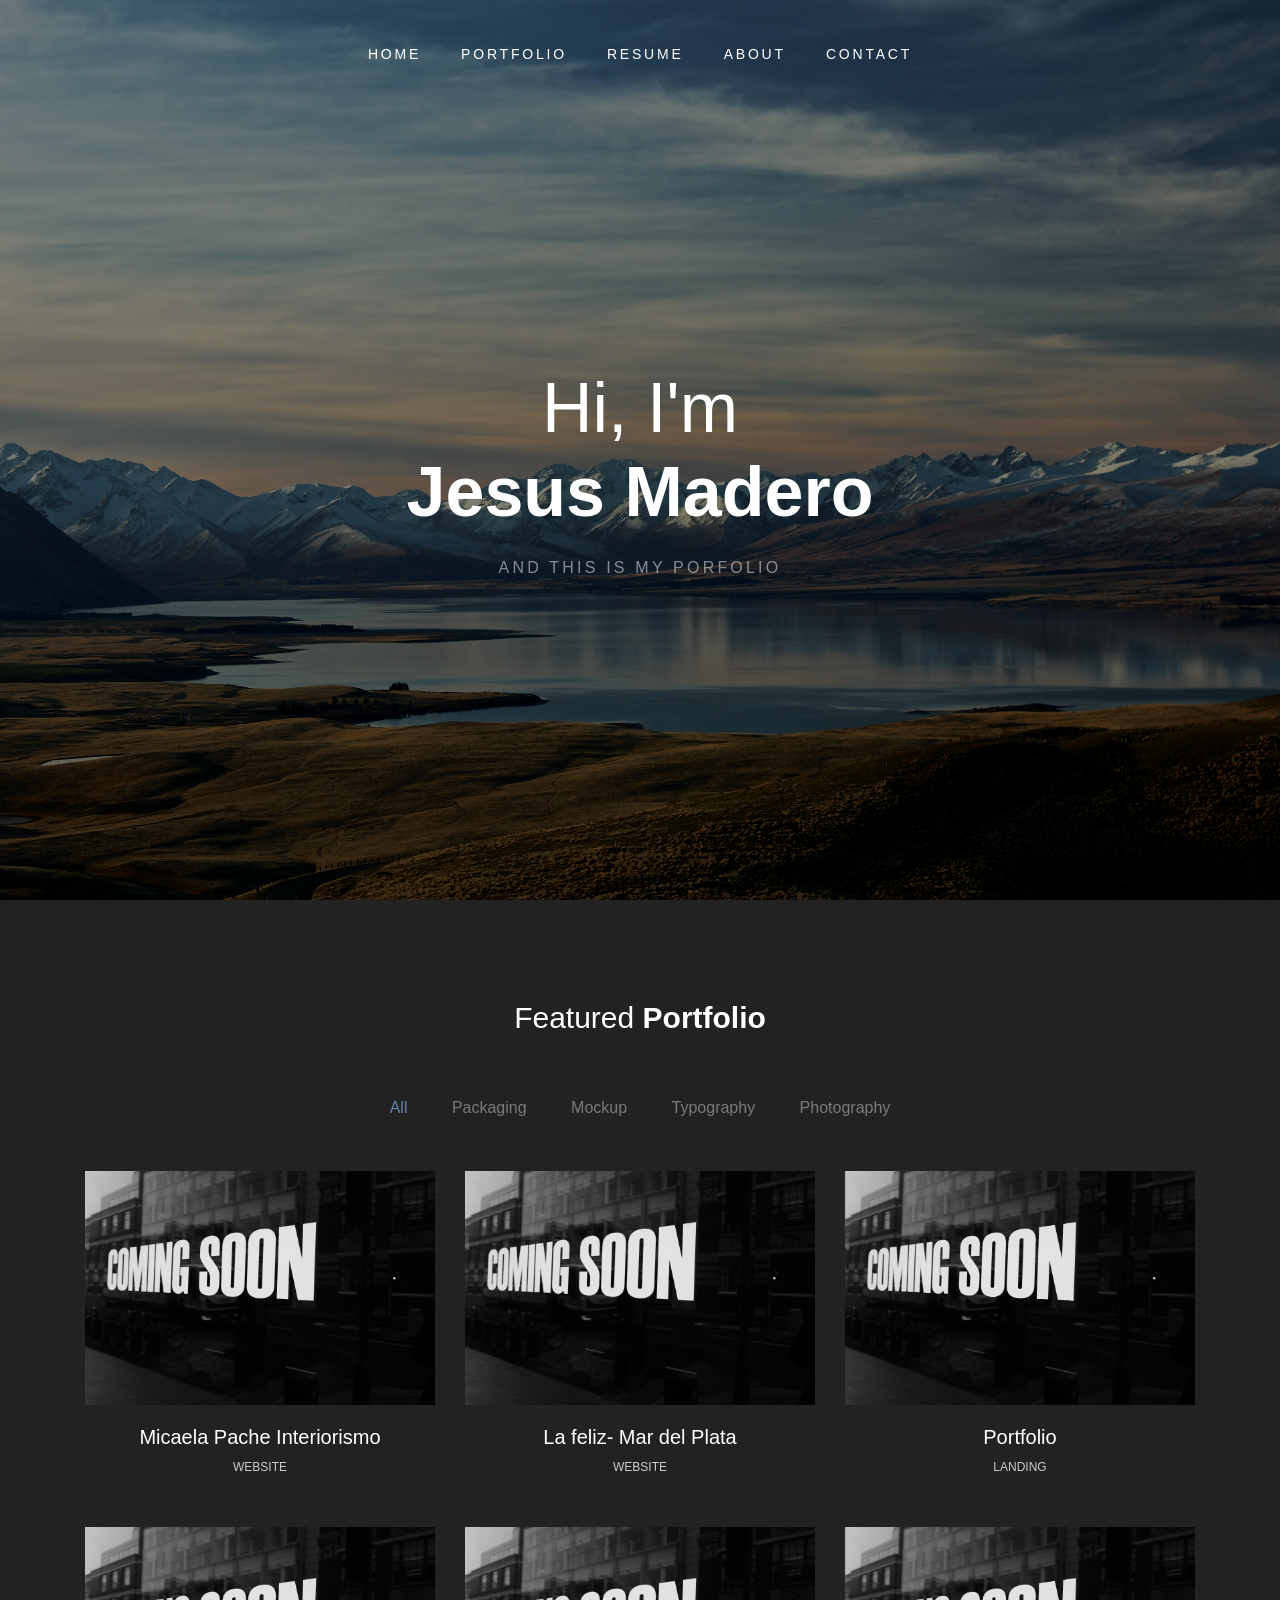
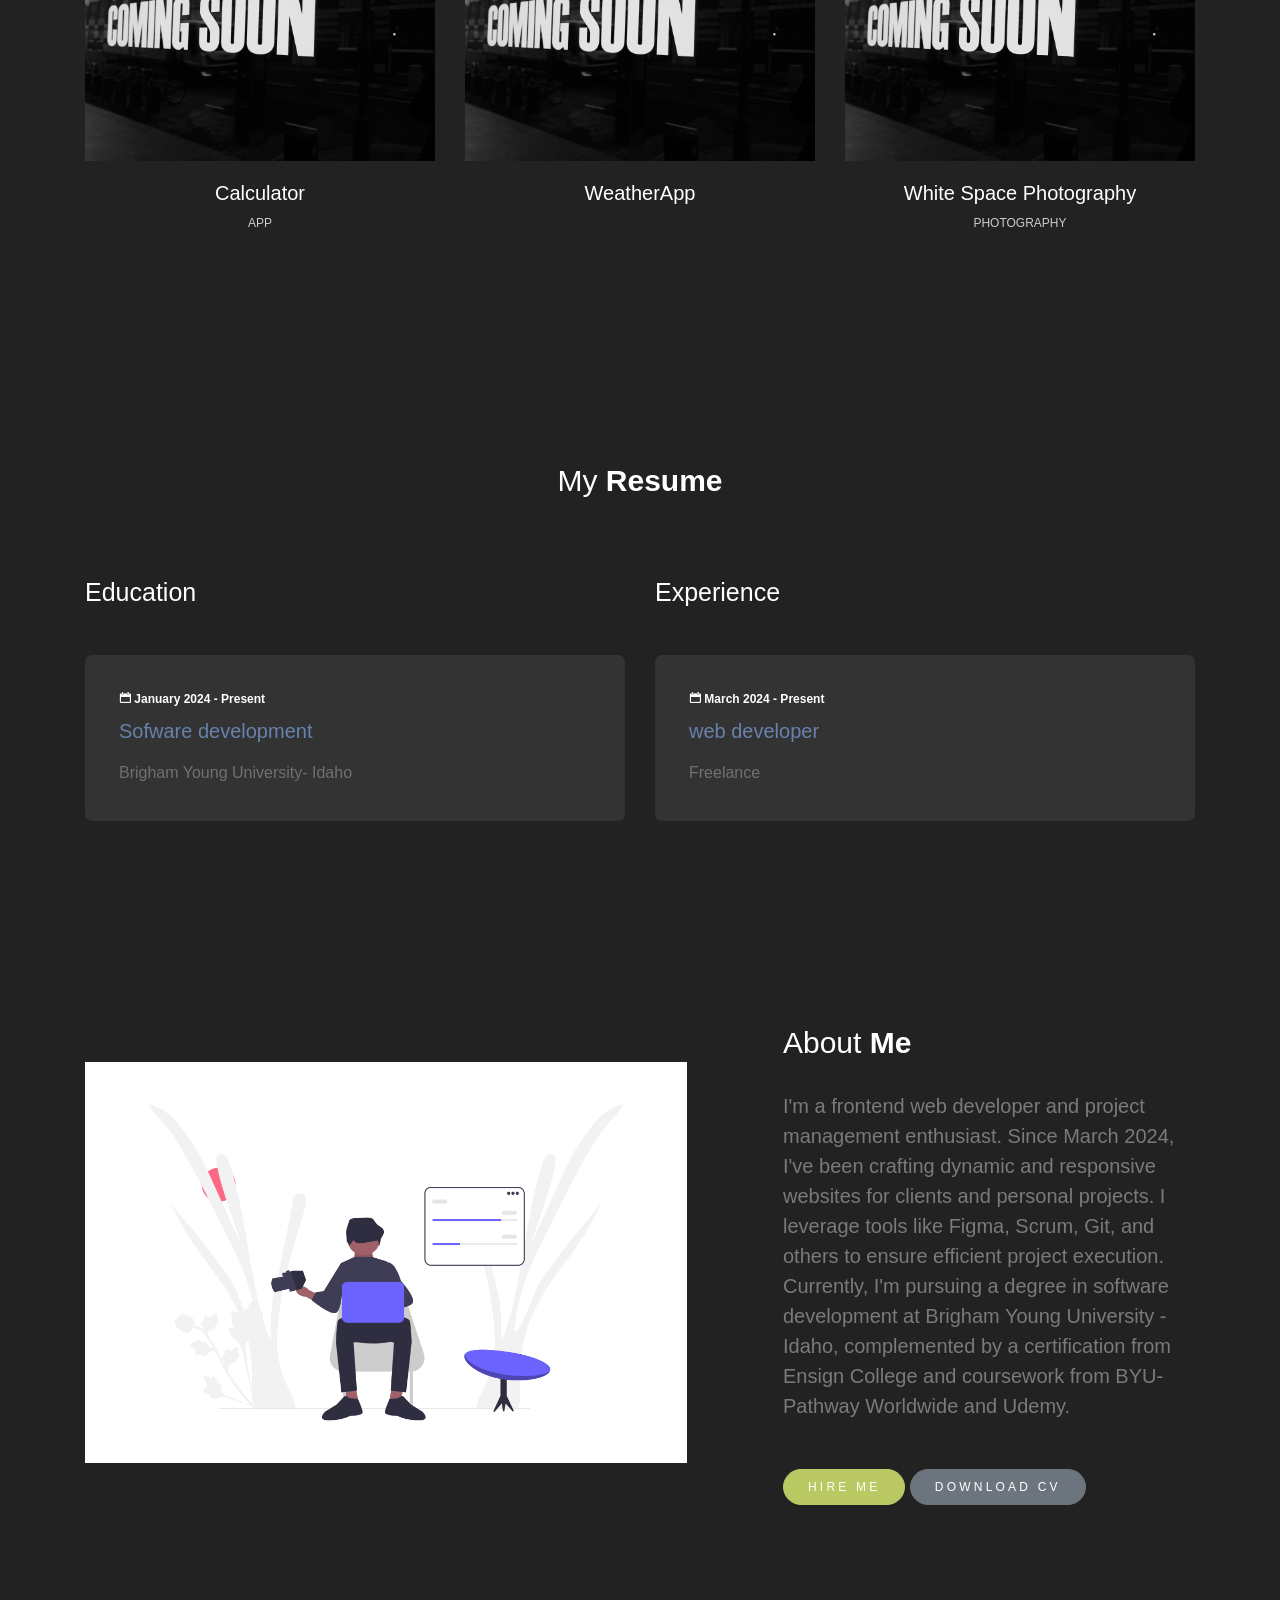
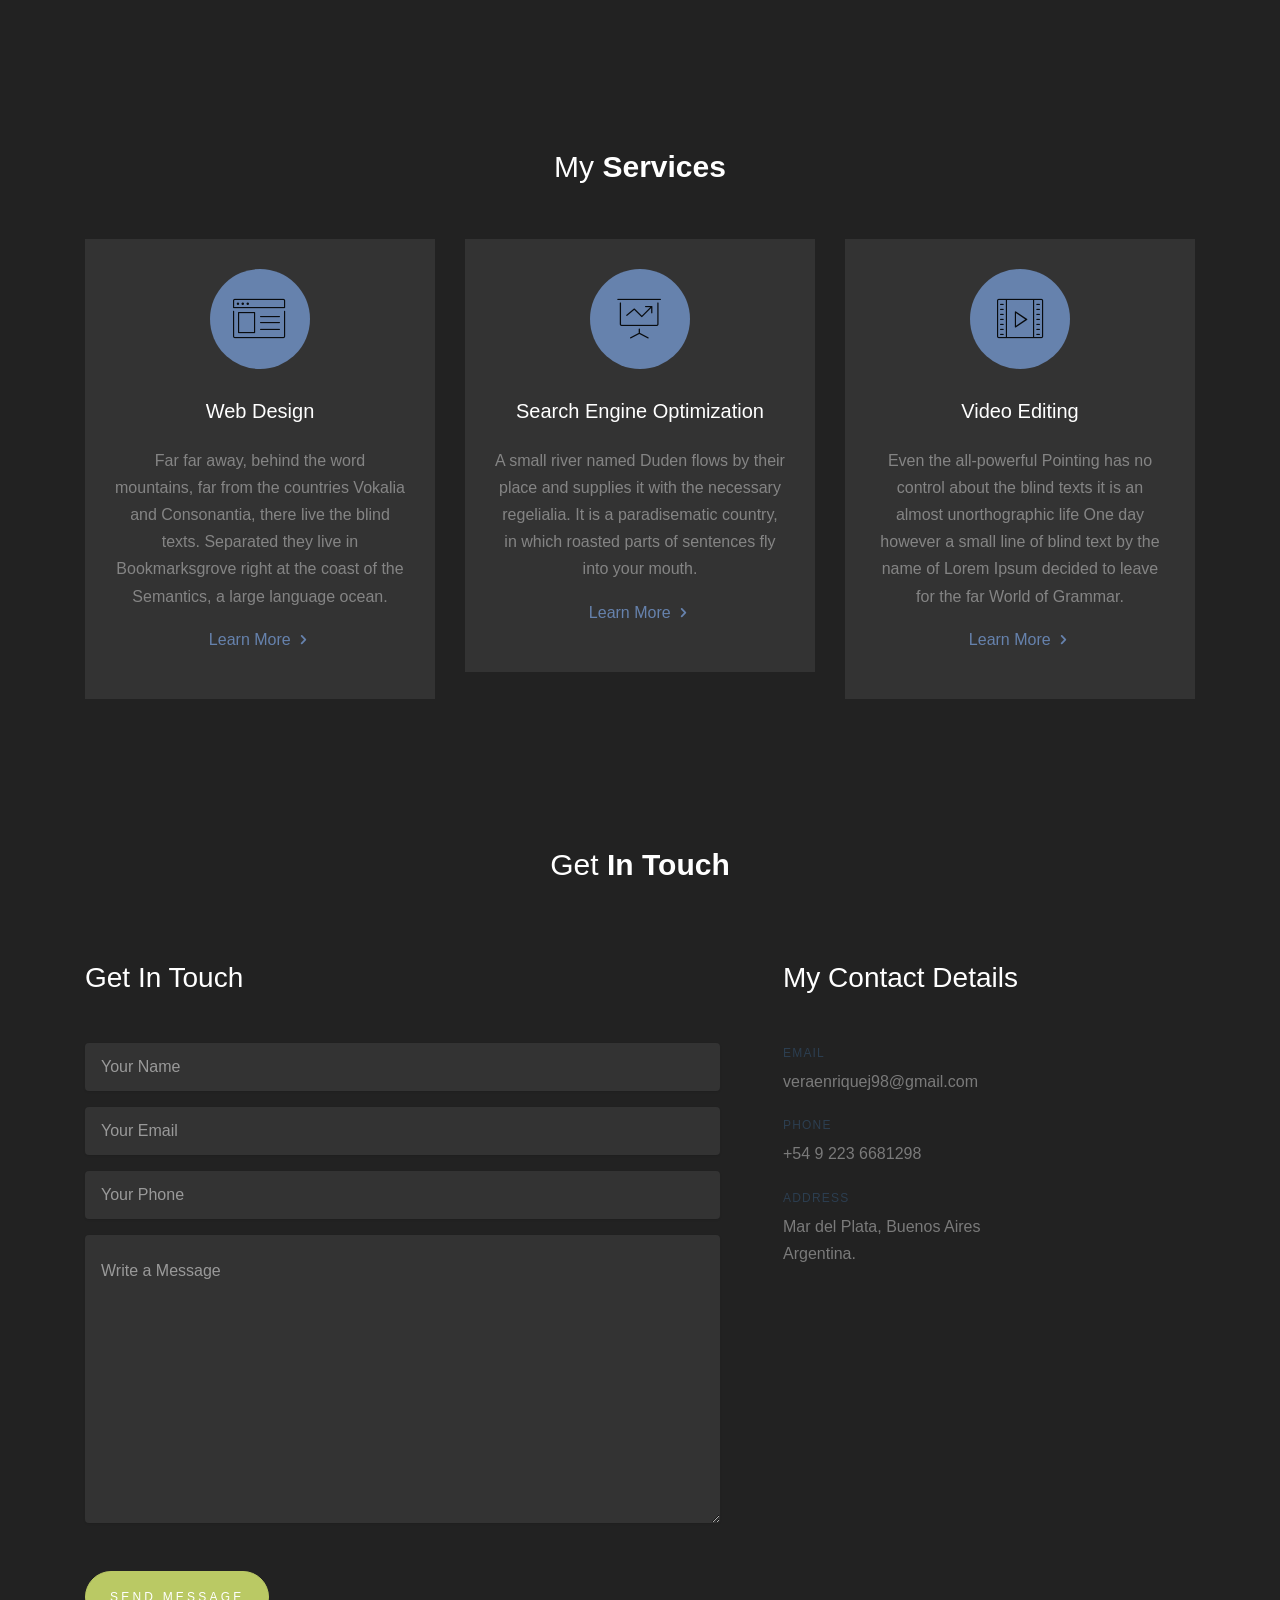
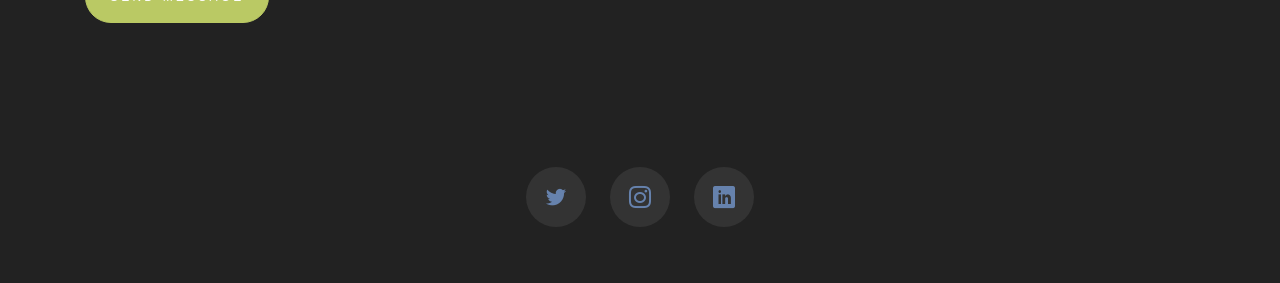
==== index.html @ ac897871 "commit fix" ====
<!DOCTYPE html>
<html lang="en">
<head>
	<title>Jesus Madero.Dev</title>
	<meta charset="utf-8">
	<meta name="viewport" content="width=device-width, initial-scale=1, shrink-to-fit=no">
	<link rel="stylesheet" href="css/animate.css">
	<link rel="stylesheet" href="css/flexslider.css">
	<link rel="stylesheet" href="fonts/icomoon/style.css">

	<link rel="stylesheet" href="css/bootstrap.css">
	<link rel="stylesheet" href="css/style.css">

	<link href="https://fonts.googleapis.com/css?family=Nunito+Sans:200,300,400,700" rel="stylesheet">


</head>
<body data-spy="scroll" data-target="#pb-navbar" data-offset="200">



	<nav class="navbar navbar-expand-lg site-navbar navbar-light bg-light" id="pb-navbar">

		<div class="container">
			<button class="navbar-toggler" type="button" data-toggle="collapse" data-target="#navbarsExample09" aria-controls="navbarsExample09" aria-expanded="false" aria-label="Toggle navigation">
				<span class="navbar-toggler-icon"></span>
			</button>


			<div class="collapse navbar-collapse justify-content-md-center" id="navbarsExample09">
				<ul class="navbar-nav">
					<li class="nav-item"><a class="nav-link" href="#section-home">Home</a></li>
					<li class="nav-item"><a class="nav-link" href="#section-portfolio">Portfolio</a></li>
					<li class="nav-item"><a class="nav-link" href="#section-resume">Resume</a></li>
					<li class="nav-item"><a class="nav-link" href="#section-about">About</a></li>
					<li class="nav-item"><a class="nav-link" href="#section-contact">Contact</a></li>
				</ul>
			</div>
		</div>
	</nav>




	<section class="site-hero" style="background-image: url(images/image_1.jpg);" id="section-home" data-stellar-background-ratio="0.5">
		<div class="container">
			<div class="row intro-text align-items-center justify-content-center">
				<div class="col-md-10 text-center pt-5">

					<h1 class="site-heading site-animate">Hi, I'm <strong class="d-block">Jesus Madero</strong></h1>
					<strong class="d-block text-white text-uppercase letter-spacing">and this is My Porfolio</strong>

				</div>
			</div>
		</div>
	</section> <!-- section -->






	<section class="site-section" id="section-portfolio">
		<div class="container">
			<div class="row">
				<div class="section-heading text-center col-md-12">
					<h2>Featured <strong>Portfolio</strong></h2>
				</div>
			</div>
			<div class="filters">
				<ul>
					<li class="active" data-filter="*">All</li>
					<li data-filter=".packaging">Packaging</li>
					<li data-filter=".mockup">Mockup</li>
					<li data-filter=".typography">Typography</li>
					<li data-filter=".photography">Photography</li>
				</ul>
			</div>

			<div class="filters-content">
				<div class="row grid">
					<div class="single-portfolio col-sm-4 all mockup">
						<div class="relative">
							<div class="thumb">
								<div class="overlay overlay-bg"></div>
								<img class="image img-fluid" src="images/coming.jpg" alt="">
							</div>
							<a href="images/coming.jpg" class="img-pop-up">  
								<div class="middle">
									<div class="text align-self-center d-flex"><img src="images/preview.png" alt=""></div>
								</div>
							</a>                                  
						</div>
						<div class="p-inner">
							<h4>Micaela Pache Interiorismo</h4>
							<div class="cat">Website</div>
						</div>                                         
					</div>
					<div class="single-portfolio col-sm-4 all mockup">
						<div class="relative">
							<div class="thumb">
								<div class="overlay overlay-bg"></div>
								<img class="image img-fluid" src="images/coming.jpg" alt="">
							</div>
							<a href="images/coming.jpg" class="img-pop-up">  
								<div class="middle">
									<div class="text align-self-center d-flex"><img src="images/preview.png" alt=""></div>
								</div>
							</a>                                  
						</div>
						<div class="p-inner">
							<h4>La feliz- Mar del Plata</h4>
							<div class="cat">Website</div>
						</div>                                         
					</div>                            
					<div class="single-portfolio col-sm-4 all packaging">
						<div class="relative">
							<div class="thumb">
								<div class="overlay overlay-bg"></div>
								<img class="image img-fluid" src="images/coming.jpg" alt="">
							</div>
							<a href="images/coming.jpg" class="img-pop-up">  
								<div class="middle">
									<div class="text align-self-center d-flex"><img src="images/preview.png" alt=""></div>
								</div>
							</a> 

						</div>
						<div class="p-inner">
							<h4>Portfolio</h4>
							<div class="cat">Landing</div>
						</div>
					</div>
					<div class="single-portfolio col-sm-4 all packaging">
						<div class="relative">
							<div class="thumb">
								<div class="overlay overlay-bg"></div>
								<img class="image img-fluid" src="images/coming.jpg" alt="">
							</div>
							<a href="images/coming.jpg" class="img-pop-up">  
								<div class="middle">
									<div class="text align-self-center d-flex"><img src="images/preview.png" alt=""></div>
								</div>
							</a>                                
						</div> 
						<div class="p-inner">
							<h4>Calculator</h4>
							<div class="cat">app</div>
						</div>
					</div>
					<div class="single-portfolio col-sm-4 all typography">
						<div class="relative">
							<div class="thumb">
								<div class="overlay overlay-bg"></div>
								<img class="image img-fluid" src="images/coming.jpg" alt="">
							</div>
							<a href="images/coming.jpg" class="img-pop-up">  
								<div class="middle">
									<div class="text align-self-center d-flex"><img src="images/preview.png" alt=""></div>
								</div>
							</a>                                
						</div>
						<div class="p-inner">
							<h4>WeatherApp</h4>
							<div class="cat"></div>
						</div>
					</div>
					<div class="single-portfolio col-sm-4 all photography">
						<div class="relative">
							<div class="thumb">
								<div class="overlay overlay-bg"></div>
								<img class="image img-fluid" src="images/coming.jpg" alt="">
							</div>
							<a href="images/coming.jpg" class="img-pop-up">  
								<div class="middle">
									<div class="text align-self-center d-flex"><img src="images/preview.png" alt=""></div>
								</div>
							</a>                                
						</div>
						<div class="p-inner">
							<h4>White Space Photography</h4>
							<div class="cat">photography</div>
						</div>
					</div>
				</div>
			</div>
		</div>
	</section>
	<!-- .section -->

	
	<section class="site-section " id="section-resume">
		<div class="container">
			<div class="row">
				<div class="col-md-12 mb-5">
					<div class="section-heading text-center">
						<h2>My <strong>Resume</strong></h2>
					</div>
				</div>
				<div class="col-md-6">
					<h2 class="mb-5">Education</h2>
					<div class="resume-item mb-4">
						<span class="date"><span class="icon-calendar"></span> January 2024 - Present</span>
						<h3>Sofware development</h3>
						<p></p>
						<span class="school">Brigham Young University- Idaho</span>
					</div>

				</div>
				<div class="col-md-6">


					<h2 class="mb-5">Experience</h2>

					<div class="resume-item mb-4">
						<span class="date"><span class="icon-calendar"></span> March 2024 - Present</span>
						<h3>web developer</h3>
						<p></p>
						<span class="school">Freelance</span>
					</div>



				</div>
			</div>
		</div>
	</section> <!-- .section -->

	<section class="site-section" id="section-about">
		<div class="container">
			<div class="row mb-5 align-items-center">
				<div class="col-lg-7 pr-lg-5 mb-5 mb-lg-0">
					<img src="images/me.png" alt="Image placeholder" class="img-fluid">
				</div>
				<div class="col-lg-5 pl-lg-5">
					<div class="section-heading">
						<h2>About <strong>Me</strong></h2>
					</div>
					<p class="lead">I'm a frontend web developer and project management enthusiast. Since March 2024, I've been crafting dynamic and responsive websites for clients and personal projects. I leverage tools like Figma, Scrum, Git, and others to ensure efficient project execution. Currently, I'm pursuing a degree in software development at Brigham Young University - Idaho, complemented by a certification from Ensign College and coursework from BYU-Pathway Worldwide and Udemy.</p>
					<p class="mb-5  "></p>

					<p>
						<a href="#section-contact" class="btn btn-primary px-4 py-2 btn-sm smoothscroll">Hire Me</a>
						<a href="#" class="btn btn-secondary px-4 py-2 btn-sm">Download CV</a>
					</p>
				</div>
			</div>


		</div>
	</section>


	<section class="site-section pb-0"  id="section-services">
		<div class="container">

			<div class="row mb-4">
				<div class="col-md-12">
					<div class="section-heading text-center">
						<h2>My <strong>Services</strong></h2>
					</div>
				</div>
			</div>
			<div class="row">

				<div class="col-md-6 col-lg-4 text-center mb-5">
					<div class="site-service-item site-animate" data-animate-effect="fadeIn">
						<span class="icon">
							<span class="icon-browser2"></span>
						</span>
						<h3 class="mb-4">Web Design</h3>
						<p>Far far away, behind the word mountains, far from the countries Vokalia and Consonantia, there live the blind texts. Separated they live in Bookmarksgrove right at the coast of the Semantics, a large language ocean.</p>
						<p><a href="#" class="site-link">Learn More <i class="icon-chevron-right"></i></a></p>
					</div>
				</div>
				<div class="col-md-6 col-lg-4 text-center mb-5">
					<div class="site-service-item site-animate" data-animate-effect="fadeIn">
						<span class="icon">
							<span class="icon-presentation"></span>
						</span>
						<h3 class="mb-4">Search Engine Optimization</h3>
						<p>A small river named Duden flows by their place and supplies it with the necessary regelialia. It is a paradisematic country, in which roasted parts of sentences fly into your mouth.</p>
						<p><a href="#" class="site-link">Learn More <i class="icon-chevron-right"></i></a></p>
					</div>
				</div>
				<div class="col-md-6 col-lg-4 text-center mb-5">
					<div class="site-service-item site-animate" data-animate-effect="fadeIn">
						<span class="icon">
							<span class="icon-video2"></span>
						</span>
						<h3 class="mb-4">Video Editing</h3>
						<p>Even the all-powerful Pointing has no control about the blind texts it is an almost unorthographic life One day however a small line of blind text by the name of Lorem Ipsum decided to leave for the far World of Grammar.</p>
						<p><a href="#" class="site-link">Learn More <i class="icon-chevron-right"></i></a></p>
					</div>
				</div>

				

			</div>
		</div>
	</section>


	<section class="site-section" id="section-contact">
		<div class="container">
			<div class="row">
				<div class="col-md-12 mb-5">
					<div class="section-heading text-center">
						<h2>Get <strong>In Touch</strong></h2>
					</div>
				</div>

				<div class="col-md-7 mb-5 mb-md-0">
					<form action="" class="site-form">
						<h3 class="mb-5">Get In Touch</h3>
						<div class="form-group">
							<input type="text" class="form-control px-3 py-4" placeholder="Your Name">
						</div>
						<div class="form-group">
							<input type="email" class="form-control px-3 py-4" placeholder="Your Email">
						</div>
						<div class="form-group">
							<input type="email" class="form-control px-3 py-4" placeholder="Your Phone">
						</div>
						<div class="form-group mb-5">
							<textarea class="form-control px-3 py-4"cols="30" rows="10" placeholder="Write a Message"></textarea>
						</div>
						<div class="form-group">
							<input type="submit" class="btn btn-primary  px-4 py-3" value="Send Message">
						</div>
					</form>
				</div>
				<div class="col-md-5 pl-md-5">
					<h3 class="mb-5">My Contact Details</h3>
					<ul class="site-contact-details">
						<li>
							<span class="text-uppercase">Email</span>
							veraenriquej98@gmail.com
						</li>
						<li>
							<span class="text-uppercase">Phone</span>
							+54 9 223 6681298
						</li>
						<li>
							<span class="text-uppercase">Address</span>
							Mar del Plata, Buenos Aires <br>
							Argentina.
						</li>
					</ul>
				</div>
			</div>
		</div>
	</section>


	<footer class="site-footer">
		<div class="container">
				<div class="col-md-12 text-center">
					<p>
						<a href="#" class="social-item"><span class="icon-twitter"></span></a>
						<a href="#" class="social-item"><span class="icon-instagram2"></span></a>
						<a href="#" class="social-item"><span class="icon-linkedin2"></span></a>
					</p>
				</div>
			</div>
			
		</div>
	</footer>




	<script src="js/vendor/jquery.min.js"></script>
	<script src="js/vendor/jquery-migrate-3.0.1.min.js"></script>
	<script src="js/vendor/popper.min.js"></script>
	<script src="js/vendor/bootstrap.min.js"></script>

	<script src="js/vendor/jquery.easing.1.3.js"></script>

	<script src="js/vendor/jquery.stellar.min.js"></script>
	<script src="js/vendor/jquery.waypoints.min.js"></script>

	<script src="https://unpkg.com/isotope-layout@3/dist/isotope.pkgd.min.js"></script>
	<script src="https://unpkg.com/imagesloaded@4/imagesloaded.pkgd.min.js"></script>
	<script src="js/custom.js"></script>

	

    </body>
    </html>
---- fonts/icomoon/style.css ----
@font-face {
  font-family: 'icomoon';
  src:  url('fonts/icomoon.eot?1z9v6x');
  src:  url('fonts/icomoon.eot?1z9v6x#iefix') format('embedded-opentype'),
    url('fonts/icomoon.ttf?1z9v6x') format('truetype'),
    url('fonts/icomoon.woff?1z9v6x') format('woff'),
    url('fonts/icomoon.svg?1z9v6x#icomoon') format('svg');
  font-weight: normal;
  font-style: normal;
}

[class^="icon-"], [class*=" icon-"] {
  /* use !important to prevent issues with browser extensions that change fonts */
  font-family: 'icomoon' !important;
  speak: none;
  font-style: normal;
  font-weight: normal;
  font-variant: normal;
  text-transform: none;
  line-height: 1;

  /* Better Font Rendering =========== */
  -webkit-font-smoothing: antialiased;
  -moz-osx-font-smoothing: grayscale;
}

.icon-mobile3:before {
  content: "\e000";
}
.icon-laptop3:before {
  content: "\e001";
}
.icon-desktop:before {
  content: "\e002";
}
.icon-tablet3:before {
  content: "\e003";
}
.icon-phone3:before {
  content: "\e004";
}
.icon-document2:before {
  content: "\e005";
}
.icon-documents2:before {
  content: "\e006";
}
.icon-search2:before {
  content: "\e007";
}
.icon-clipboard3:before {
  content: "\e008";
}
.icon-newspaper2:before {
  content: "\e009";
}
.icon-notebook:before {
  content: "\e00a";
}
.icon-book-open:before {
  content: "\e00b";
}
.icon-browser2:before {
  content: "\e00c";
}
.icon-calendar3:before {
  content: "\e00d";
}
.icon-presentation:before {
  content: "\e00e";
}
.icon-picture:before {
  content: "\e00f";
}
.icon-pictures:before {
  content: "\e010";
}
.icon-video2:before {
  content: "\e011";
}
.icon-camera3:before {
  content: "\e012";
}
.icon-printer2:before {
  content: "\e013";
}
.icon-toolbox:before {
  content: "\e014";
}
.icon-briefcase3:before {
  content: "\e015";
}
.icon-wallet2:before {
  content: "\e016";
}
.icon-gift2:before {
  content: "\e017";
}
.icon-bargraph:before {
  content: "\e018";
}
.icon-grid2:before {
  content: "\e019";
}
.icon-expand:before {
  content: "\e01a";
}
.icon-focus:before {
  content: "\e01b";
}
.icon-edit2:before {
  content: "\e01c";
}
.icon-adjustments:before {
  content: "\e01d";
}
.icon-ribbon:before {
  content: "\e01e";
}
.icon-hourglass:before {
  content: "\e01f";
}
.icon-lock3:before {
  content: "\e020";
}
.icon-megaphone2:before {
  content: "\e021";
}
.icon-shield3:before {
  content: "\e022";
}
.icon-trophy3:before {
  content: "\e023";
}
.icon-flag3:before {
  content: "\e024";
}
.icon-map3:before {
  content: "\e025";
}
.icon-puzzle:before {
  content: "\e026";
}
.icon-basket:before {
  content: "\e027";
}
.icon-envelope:before {
  content: "\e028";
}
.icon-streetsign:before {
  content: "\e029";
}
.icon-telescope:before {
  content: "\e02a";
}
.icon-gears:before {
  content: "\e02b";
}
.icon-key3:before {
  content: "\e02c";
}
.icon-paperclip:before {
  content: "\e02d";
}
.icon-attachment3:before {
  content: "\e02e";
}
.icon-pricetags:before {
  content: "\e02f";
}
.icon-lightbulb:before {
  content: "\e030";
}
.icon-layers2:before {
  content: "\e031";
}
.icon-pencil3:before {
  content: "\e032";
}
.icon-tools2:before {
  content: "\e033";
}
.icon-tools-2:before {
  content: "\e034";
}
.icon-scissors3:before {
  content: "\e035";
}
.icon-paintbrush:before {
  content: "\e036";
}
.icon-magnifying-glass2:before {
  content: "\e037";
}
.icon-circle-compass:before {
  content: "\e038";
}
.icon-linegraph:before {
  content: "\e039";
}
.icon-mic3:before {
  content: "\e03a";
}
.icon-strategy:before {
  content: "\e03b";
}
.icon-beaker:before {
  content: "\e03c";
}
.icon-caution:before {
  content: "\e03d";
}
.icon-recycle:before {
  content: "\e03e";
}
.icon-anchor:before {
  content: "\e03f";
}
.icon-profile-male:before {
  content: "\e040";
}
.icon-profile-female:before {
  content: "\e041";
}
.icon-bike:before {
  content: "\e042";
}
.icon-wine:before {
  content: "\e043";
}
.icon-hotairballoon:before {
  content: "\e044";
}
.icon-globe2:before {
  content: "\e045";
}
.icon-genius:before {
  content: "\e046";
}
.icon-map-pin:before {
  content: "\e047";
}
.icon-dial:before {
  content: "\e048";
}
.icon-chat2:before {
  content: "\e049";
}
.icon-heart3:before {
  content: "\e04a";
}
.icon-cloud3:before {
  content: "\e04b";
}
.icon-upload4:before {
  content: "\e04c";
}
.icon-download4:before {
  content: "\e04d";
}
.icon-target2:before {
  content: "\e04e";
}
.icon-hazardous:before {
  content: "\e04f";
}
.icon-piechart:before {
  content: "\e050";
}
.icon-speedometer:before {
  content: "\e051";
}
.icon-global:before {
  content: "\e052";
}
.icon-compass3:before {
  content: "\e053";
}
.icon-lifesaver:before {
  content: "\e054";
}
.icon-clock3:before {
  content: "\e055";
}
.icon-aperture:before {
  content: "\e056";
}
.icon-quote2:before {
  content: "\e057";
}
.icon-scope:before {
  content: "\e058";
}
.icon-alarmclock:before {
  content: "\e059";
}
.icon-refresh:before {
  content: "\e05a";
}
.icon-happy3:before {
  content: "\e05b";
}
.icon-sad3:before {
  content: "\e05c";
}
.icon-facebook3:before {
  content: "\e05d";
}
.icon-twitter3:before {
  content: "\e05e";
}
.icon-googleplus:before {
  content: "\e05f";
}
.icon-rss3:before {
  content: "\e060";
}
.icon-tumblr3:before {
  content: "\e061";
}
.icon-linkedin3:before {
  content: "\e062";
}
.icon-dribbble3:before {
  content: "\e063";
}
.icon-add-to-list:before {
  content: "\e900";
}
.icon-classic-computer:before {
  content: "\e901";
}
.icon-controller-fast-backward:before {
  content: "\e902";
}
.icon-creative-commons-attribution:before {
  content: "\e903";
}
.icon-creative-commons-noderivs:before {
  content: "\e904";
}
.icon-creative-commons-noncommercial-eu:before {
  content: "\e905";
}
.icon-creative-commons-noncommercial-us:before {
  content: "\e906";
}
.icon-creative-commons-public-domain:before {
  content: "\e907";
}
.icon-creative-commons-remix:before {
  content: "\e908";
}
.icon-creative-commons-share:before {
  content: "\e909";
}
.icon-creative-commons-sharealike:before {
  content: "\e90a";
}
.icon-creative-commons:before {
  content: "\e90b";
}
.icon-document-landscape:before {
  content: "\e90c";
}
.icon-remove-user:before {
  content: "\e90d";
}
.icon-warning:before {
  content: "\e90e";
}
.icon-arrow-bold-down:before {
  content: "\e90f";
}
.icon-arrow-bold-left:before {
  content: "\e910";
}
.icon-arrow-bold-right:before {
  content: "\e911";
}
.icon-arrow-bold-up:before {
  content: "\e912";
}
.icon-arrow-down:before {
  content: "\e913";
}
.icon-arrow-left:before {
  content: "\e914";
}
.icon-arrow-long-down:before {
  content: "\e915";
}
.icon-arrow-long-left:before {
  content: "\e916";
}
.icon-arrow-long-right:before {
  content: "\e917";
}
.icon-arrow-long-up:before {
  content: "\e918";
}
.icon-arrow-right:before {
  content: "\e919";
}
.icon-arrow-up:before {
  content: "\e91a";
}
.icon-arrow-with-circle-down:before {
  content: "\e91b";
}
.icon-arrow-with-circle-left:before {
  content: "\e91c";
}
.icon-arrow-with-circle-right:before {
  content: "\e91d";
}
.icon-arrow-with-circle-up:before {
  content: "\e91e";
}
.icon-bookmark:before {
  content: "\e91f";
}
.icon-bookmarks:before {
  content: "\e920";
}
.icon-chevron-down:before {
  content: "\e921";
}
.icon-chevron-left:before {
  content: "\e922";
}
.icon-chevron-right:before {
  content: "\e923";
}
.icon-chevron-small-down:before {
  content: "\e924";
}
.icon-chevron-small-left:before {
  content: "\e925";
}
.icon-chevron-small-right:before {
  content: "\e926";
}
.icon-chevron-small-up:before {
  content: "\e927";
}
.icon-chevron-thin-down:before {
  content: "\e928";
}
.icon-chevron-thin-left:before {
  content: "\e929";
}
.icon-chevron-thin-right:before {
  content: "\e92a";
}
.icon-chevron-thin-up:before {
  content: "\e92b";
}
.icon-chevron-up:before {
  content: "\e92c";
}
.icon-chevron-with-circle-down:before {
  content: "\e92d";
}
.icon-chevron-with-circle-left:before {
  content: "\e92e";
}
.icon-chevron-with-circle-right:before {
  content: "\e92f";
}
.icon-chevron-with-circle-up:before {
  content: "\e930";
}
.icon-cloud:before {
  content: "\e931";
}
.icon-controller-fast-forward:before {
  content: "\e932";
}
.icon-controller-jump-to-start:before {
  content: "\e933";
}
.icon-controller-next:before {
  content: "\e934";
}
.icon-controller-paus:before {
  content: "\e935";
}
.icon-controller-play:before {
  content: "\e936";
}
.icon-controller-record:before {
  content: "\e937";
}
.icon-controller-stop:before {
  content: "\e938";
}
.icon-controller-volume:before {
  content: "\e939";
}
.icon-dot-single:before {
  content: "\e93a";
}
.icon-dots-three-horizontal:before {
  content: "\e93b";
}
.icon-dots-three-vertical:before {
  content: "\e93c";
}
.icon-dots-two-horizontal:before {
  content: "\e93d";
}
.icon-dots-two-vertical:before {
  content: "\e93e";
}
.icon-download:before {
  content: "\e93f";
}
.icon-emoji-flirt:before {
  content: "\e940";
}
.icon-flow-branch:before {
  content: "\e941";
}
.icon-flow-cascade:before {
  content: "\e942";
}
.icon-flow-line:before {
  content: "\e943";
}
.icon-flow-parallel:before {
  content: "\e944";
}
.icon-flow-tree:before {
  content: "\e945";
}
.icon-install:before {
  content: "\e946";
}
.icon-layers:before {
  content: "\e947";
}
.icon-open-book:before {
  content: "\e948";
}
.icon-resize-100:before {
  content: "\e949";
}
.icon-resize-full-screen:before {
  content: "\e94a";
}
.icon-save:before {
  content: "\e94b";
}
.icon-select-arrows:before {
  content: "\e94c";
}
.icon-sound-mute:before {
  content: "\e94d";
}
.icon-sound:before {
  content: "\e94e";
}
.icon-trash:before {
  content: "\e94f";
}
.icon-triangle-down:before {
  content: "\e950";
}
.icon-triangle-left:before {
  content: "\e951";
}
.icon-triangle-right:before {
  content: "\e952";
}
.icon-triangle-up:before {
  content: "\e953";
}
.icon-uninstall:before {
  content: "\e954";
}
.icon-upload-to-cloud:before {
  content: "\e955";
}
.icon-upload:before {
  content: "\e956";
}
.icon-add-user:before {
  content: "\e957";
}
.icon-address:before {
  content: "\e958";
}
.icon-adjust:before {
  content: "\e959";
}
.icon-air:before {
  content: "\e95a";
}
.icon-aircraft-landing:before {
  content: "\e95b";
}
.icon-aircraft-take-off:before {
  content: "\e95c";
}
.icon-aircraft:before {
  content: "\e95d";
}
.icon-align-bottom:before {
  content: "\e95e";
}
.icon-align-horizontal-middle:before {
  content: "\e95f";
}
.icon-align-left:before {
  content: "\e960";
}
.icon-align-right:before {
  content: "\e961";
}
.icon-align-top:before {
  content: "\e962";
}
.icon-align-vertical-middle:before {
  content: "\e963";
}
.icon-archive:before {
  content: "\e964";
}
.icon-area-graph:before {
  content: "\e965";
}
.icon-attachment:before {
  content: "\e966";
}
.icon-awareness-ribbon:before {
  content: "\e967";
}
.icon-back-in-time:before {
  content: "\e968";
}
.icon-back:before {
  content: "\e969";
}
.icon-bar-graph:before {
  content: "\e96a";
}
.icon-battery:before {
  content: "\e96b";
}
.icon-beamed-note:before {
  content: "\e96c";
}
.icon-bell:before {
  content: "\e96d";
}
.icon-blackboard:before {
  content: "\e96e";
}
.icon-block:before {
  content: "\e96f";
}
.icon-book:before {
  content: "\e970";
}
.icon-bowl:before {
  content: "\e971";
}
.icon-box:before {
  content: "\e972";
}
.icon-briefcase:before {
  content: "\e973";
}
.icon-browser:before {
  content: "\e974";
}
.icon-brush:before {
  content: "\e975";
}
.icon-bucket:before {
  content: "\e976";
}
.icon-cake:before {
  content: "\e977";
}
.icon-calculator:before {
  content: "\e978";
}
.icon-calendar:before {
  content: "\e979";
}
.icon-camera:before {
  content: "\e97a";
}
.icon-ccw:before {
  content: "\e97b";
}
.icon-chat:before {
  content: "\e97c";
}
.icon-check:before {
  content: "\e97d";
}
.icon-circle-with-cross:before {
  content: "\e97e";
}
.icon-circle-with-minus:before {
  content: "\e97f";
}
.icon-circle-with-plus:before {
  content: "\e980";
}
.icon-circle:before {
  content: "\e981";
}
.icon-circular-graph:before {
  content: "\e982";
}
.icon-clapperboard:before {
  content: "\e983";
}
.icon-clipboard:before {
  content: "\e984";
}
.icon-clock:before {
  content: "\e985";
}
.icon-code:before {
  content: "\e986";
}
.icon-cog:before {
  content: "\e987";
}
.icon-colours:before {
  content: "\e988";
}
.icon-compass:before {
  content: "\e989";
}
.icon-copy:before {
  content: "\e98a";
}
.icon-credit-card:before {
  content: "\e98b";
}
.icon-credit:before {
  content: "\e98c";
}
.icon-cross:before {
  content: "\e98d";
}
.icon-cup:before {
  content: "\e98e";
}
.icon-cw:before {
  content: "\e98f";
}
.icon-cycle:before {
  content: "\e990";
}
.icon-database:before {
  content: "\e991";
}
.icon-dial-pad:before {
  content: "\e992";
}
.icon-direction:before {
  content: "\e993";
}
.icon-document:before {
  content: "\e994";
}
.icon-documents:before {
  content: "\e995";
}
.icon-drink:before {
  content: "\e996";
}
.icon-drive:before {
  content: "\e997";
}
.icon-drop:before {
  content: "\e998";
}
.icon-edit:before {
  content: "\e999";
}
.icon-email:before {
  content: "\e99a";
}
.icon-emoji-happy:before {
  content: "\e99b";
}
.icon-emoji-neutral:before {
  content: "\e99c";
}
.icon-emoji-sad:before {
  content: "\e99d";
}
.icon-erase:before {
  content: "\e99e";
}
.icon-eraser:before {
  content: "\e99f";
}
.icon-export:before {
  content: "\e9a0";
}
.icon-eye:before {
  content: "\e9a1";
}
.icon-feather:before {
  content: "\e9a2";
}
.icon-flag:before {
  content: "\e9a3";
}
.icon-flash:before {
  content: "\e9a4";
}
.icon-flashlight:before {
  content: "\e9a5";
}
.icon-flat-brush:before {
  content: "\e9a6";
}
.icon-folder-images:before {
  content: "\e9a7";
}
.icon-folder-music:before {
  content: "\e9a8";
}
.icon-folder-video:before {
  content: "\e9a9";
}
.icon-folder:before {
  content: "\e9aa";
}
.icon-forward:before {
  content: "\e9ab";
}
.icon-funnel:before {
  content: "\e9ac";
}
.icon-game-controller:before {
  content: "\e9ad";
}
.icon-gauge:before {
  content: "\e9ae";
}
.icon-globe:before {
  content: "\e9af";
}
.icon-graduation-cap:before {
  content: "\e9b0";
}
.icon-grid:before {
  content: "\e9b1";
}
.icon-hair-cross:before {
  content: "\e9b2";
}
.icon-hand:before {
  content: "\e9b3";
}
.icon-heart-outlined:before {
  content: "\e9b4";
}
.icon-heart:before {
  content: "\e9b5";
}
.icon-help-with-circle:before {
  content: "\e9b6";
}
.icon-help:before {
  content: "\e9b7";
}
.icon-home:before {
  content: "\e9b8";
}
.icon-hour-glass:before {
  content: "\e9b9";
}
.icon-image-inverted:before {
  content: "\e9ba";
}
.icon-image:before {
  content: "\e9bb";
}
.icon-images:before {
  content: "\e9bc";
}
.icon-inbox:before {
  content: "\e9bd";
}
.icon-infinity:before {
  content: "\e9be";
}
.icon-info-with-circle:before {
  content: "\e9bf";
}
.icon-info:before {
  content: "\e9c0";
}
.icon-key:before {
  content: "\e9c1";
}
.icon-keyboard:before {
  content: "\e9c2";
}
.icon-lab-flask:before {
  content: "\e9c3";
}
.icon-landline:before {
  content: "\e9c4";
}
.icon-language:before {
  content: "\e9c5";
}
.icon-laptop:before {
  content: "\e9c6";
}
.icon-leaf:before {
  content: "\e9c7";
}
.icon-level-down:before {
  content: "\e9c8";
}
.icon-level-up:before {
  content: "\e9c9";
}
.icon-lifebuoy:before {
  content: "\e9ca";
}
.icon-light-bulb:before {
  content: "\e9cb";
}
.icon-light-down:before {
  content: "\e9cc";
}
.icon-light-up:before {
  content: "\e9cd";
}
.icon-line-graph:before {
  content: "\e9ce";
}
.icon-link:before {
  content: "\e9cf";
}
.icon-list:before {
  content: "\e9d0";
}
.icon-location-pin:before {
  content: "\e9d1";
}
.icon-location:before {
  content: "\e9d2";
}
.icon-lock-open:before {
  content: "\e9d3";
}
.icon-lock:before {
  content: "\e9d4";
}
.icon-log-out:before {
  content: "\e9d5";
}
.icon-login:before {
  content: "\e9d6";
}
.icon-loop:before {
  content: "\e9d7";
}
.icon-magnet:before {
  content: "\e9d8";
}
.icon-magnifying-glass:before {
  content: "\e9d9";
}
.icon-mail:before {
  content: "\e9da";
}
.icon-man:before {
  content: "\e9db";
}
.icon-map:before {
  content: "\e9dc";
}
.icon-mask:before {
  content: "\e9dd";
}
.icon-medal:before {
  content: "\e9de";
}
.icon-megaphone:before {
  content: "\e9df";
}
.icon-menu:before {
  content: "\e9e0";
}
.icon-message:before {
  content: "\e9e1";
}
.icon-mic:before {
  content: "\e9e2";
}
.icon-minus:before {
  content: "\e9e3";
}
.icon-mobile:before {
  content: "\e9e4";
}
.icon-modern-mic:before {
  content: "\e9e5";
}
.icon-moon:before {
  content: "\e9e6";
}
.icon-mouse:before {
  content: "\e9e7";
}
.icon-music:before {
  content: "\e9e8";
}
.icon-network:before {
  content: "\e9e9";
}
.icon-new-message:before {
  content: "\e9ea";
}
.icon-new:before {
  content: "\e9eb";
}
.icon-news:before {
  content: "\e9ec";
}
.icon-note:before {
  content: "\e9ed";
}
.icon-notification:before {
  content: "\e9ee";
}
.icon-old-mobile:before {
  content: "\e9ef";
}
.icon-old-phone:before {
  content: "\e9f0";
}
.icon-palette:before {
  content: "\e9f1";
}
.icon-paper-plane:before {
  content: "\e9f2";
}
.icon-pencil:before {
  content: "\e9f3";
}
.icon-phone:before {
  content: "\e9f4";
}
.icon-pie-chart:before {
  content: "\e9f5";
}
.icon-pin:before {
  content: "\e9f6";
}
.icon-plus:before {
  content: "\e9f7";
}
.icon-popup:before {
  content: "\e9f8";
}
.icon-power-plug:before {
  content: "\e9f9";
}
.icon-price-ribbon:before {
  content: "\e9fa";
}
.icon-price-tag:before {
  content: "\e9fb";
}
.icon-print:before {
  content: "\e9fc";
}
.icon-progress-empty:before {
  content: "\e9fd";
}
.icon-progress-full:before {
  content: "\e9fe";
}
.icon-progress-one:before {
  content: "\e9ff";
}
.icon-progress-two:before {
  content: "\ea00";
}
.icon-publish:before {
  content: "\ea01";
}
.icon-quote:before {
  content: "\ea02";
}
.icon-radio:before {
  content: "\ea03";
}
.icon-reply-all:before {
  content: "\ea04";
}
.icon-reply:before {
  content: "\ea05";
}
.icon-retweet:before {
  content: "\ea06";
}
.icon-rocket:before {
  content: "\ea07";
}
.icon-round-brush:before {
  content: "\ea08";
}
.icon-rss:before {
  content: "\ea09";
}
.icon-ruler:before {
  content: "\ea0a";
}
.icon-scissors:before {
  content: "\ea0b";
}
.icon-share-alternitive:before {
  content: "\ea0c";
}
.icon-share:before {
  content: "\ea0d";
}
.icon-shareable:before {
  content: "\ea0e";
}
.icon-shield:before {
  content: "\ea0f";
}
.icon-shop:before {
  content: "\ea10";
}
.icon-shopping-bag:before {
  content: "\ea11";
}
.icon-shopping-basket:before {
  content: "\ea12";
}
.icon-shopping-cart:before {
  content: "\ea13";
}
.icon-shuffle:before {
  content: "\ea14";
}
.icon-signal:before {
  content: "\ea15";
}
.icon-sound-mix:before {
  content: "\ea16";
}
.icon-sports-club:before {
  content: "\ea17";
}
.icon-spreadsheet:before {
  content: "\ea18";
}
.icon-squared-cross:before {
  content: "\ea19";
}
.icon-squared-minus:before {
  content: "\ea1a";
}
.icon-squared-plus:before {
  content: "\ea1b";
}
.icon-star-outlined:before {
  content: "\ea1c";
}
.icon-star:before {
  content: "\ea1d";
}
.icon-stopwatch:before {
  content: "\ea1e";
}
.icon-suitcase:before {
  content: "\ea1f";
}
.icon-swap:before {
  content: "\ea20";
}
.icon-sweden:before {
  content: "\ea21";
}
.icon-switch:before {
  content: "\ea22";
}
.icon-tablet:before {
  content: "\ea23";
}
.icon-tag:before {
  content: "\ea24";
}
.icon-text-document-inverted:before {
  content: "\ea25";
}
.icon-text-document:before {
  content: "\ea26";
}
.icon-text:before {
  content: "\ea27";
}
.icon-thermometer:before {
  content: "\ea28";
}
.icon-thumbs-down:before {
  content: "\ea29";
}
.icon-thumbs-up:before {
  content: "\ea2a";
}
.icon-thunder-cloud:before {
  content: "\ea2b";
}
.icon-ticket:before {
  content: "\ea2c";
}
.icon-time-slot:before {
  content: "\ea2d";
}
.icon-tools:before {
  content: "\ea2e";
}
.icon-traffic-cone:before {
  content: "\ea2f";
}
.icon-tree:before {
  content: "\ea30";
}
.icon-trophy:before {
  content: "\ea31";
}
.icon-tv:before {
  content: "\ea32";
}
.icon-typing:before {
  content: "\ea33";
}
.icon-unread:before {
  content: "\ea34";
}
.icon-untag:before {
  content: "\ea35";
}
.icon-user:before {
  content: "\ea36";
}
.icon-users:before {
  content: "\ea37";
}
.icon-v-card:before {
  content: "\ea38";
}
.icon-video:before {
  content: "\ea39";
}
.icon-vinyl:before {
  content: "\ea3a";
}
.icon-voicemail:before {
  content: "\ea3b";
}
.icon-wallet:before {
  content: "\ea3c";
}
.icon-water:before {
  content: "\ea3d";
}
.icon-px-with-circle:before {
  content: "\ea3e";
}
.icon-px:before {
  content: "\ea3f";
}
.icon-basecamp:before {
  content: "\ea40";
}
.icon-behance:before {
  content: "\ea41";
}
.icon-creative-cloud:before {
  content: "\ea42";
}
.icon-dropbox:before {
  content: "\ea43";
}
.icon-evernote:before {
  content: "\ea44";
}
.icon-flattr:before {
  content: "\ea45";
}
.icon-foursquare:before {
  content: "\ea46";
}
.icon-google-drive:before {
  content: "\ea47";
}
.icon-google-hangouts:before {
  content: "\ea48";
}
.icon-grooveshark:before {
  content: "\ea49";
}
.icon-icloud:before {
  content: "\ea4a";
}
.icon-mixi:before {
  content: "\ea4b";
}
.icon-onedrive:before {
  content: "\ea4c";
}
.icon-paypal:before {
  content: "\ea4d";
}
.icon-picasa:before {
  content: "\ea4e";
}
.icon-qq:before {
  content: "\ea4f";
}
.icon-rdio-with-circle:before {
  content: "\ea50";
}
.icon-renren:before {
  content: "\ea51";
}
.icon-scribd:before {
  content: "\ea52";
}
.icon-sina-weibo:before {
  content: "\ea53";
}
.icon-skype-with-circle:before {
  content: "\ea54";
}
.icon-skype:before {
  content: "\ea55";
}
.icon-slideshare:before {
  content: "\ea56";
}
.icon-smashing:before {
  content: "\ea57";
}
.icon-soundcloud:before {
  content: "\ea58";
}
.icon-spotify-with-circle:before {
  content: "\ea59";
}
.icon-spotify:before {
  content: "\ea5a";
}
.icon-swarm:before {
  content: "\ea5b";
}
.icon-vine-with-circle:before {
  content: "\ea5c";
}
.icon-vine:before {
  content: "\ea5d";
}
.icon-vk-alternitive:before {
  content: "\ea5e";
}
.icon-vk-with-circle:before {
  content: "\ea5f";
}
.icon-vk:before {
  content: "\ea60";
}
.icon-xing-with-circle:before {
  content: "\ea61";
}
.icon-xing:before {
  content: "\ea62";
}
.icon-yelp:before {
  content: "\ea63";
}
.icon-dribbble-with-circle:before {
  content: "\ea64";
}
.icon-dribbble:before {
  content: "\ea65";
}
.icon-facebook-with-circle:before {
  content: "\ea66";
}
.icon-facebook:before {
  content: "\ea67";
}
.icon-flickr-with-circle:before {
  content: "\ea68";
}
.icon-flickr:before {
  content: "\ea69";
}
.icon-github-with-circle:before {
  content: "\ea6a";
}
.icon-github:before {
  content: "\ea6b";
}
.icon-google-with-circle:before {
  content: "\ea6c";
}
.icon-google:before {
  content: "\ea6d";
}
.icon-instagram-with-circle:before {
  content: "\ea6e";
}
.icon-instagram:before {
  content: "\ea6f";
}
.icon-lastfm-with-circle:before {
  content: "\ea70";
}
.icon-lastfm:before {
  content: "\ea71";
}
.icon-linkedin-with-circle:before {
  content: "\ea72";
}
.icon-linkedin:before {
  content: "\ea73";
}
.icon-pinterest-with-circle:before {
  content: "\ea74";
}
.icon-pinterest:before {
  content: "\ea75";
}
.icon-rdio:before {
  content: "\ea76";
}
.icon-stumbleupon-with-circle:before {
  content: "\ea77";
}
.icon-stumbleupon:before {
  content: "\ea78";
}
.icon-tumblr-with-circle:before {
  content: "\ea79";
}
.icon-tumblr:before {
  content: "\ea7a";
}
.icon-twitter-with-circle:before {
  content: "\ea7b";
}
.icon-twitter:before {
  content: "\ea7c";
}
.icon-vimeo-with-circle:before {
  content: "\ea7d";
}
.icon-vimeo:before {
  content: "\ea7e";
}
.icon-youtube-with-circle:before {
  content: "\ea7f";
}
.icon-youtube:before {
  content: "\ea80";
}
.icon-home2:before {
  content: "\ea81";
}
.icon-home22:before {
  content: "\ea82";
}
.icon-home3:before {
  content: "\ea83";
}
.icon-office:before {
  content: "\ea84";
}
.icon-newspaper:before {
  content: "\ea85";
}
.icon-pencil2:before {
  content: "\ea86";
}
.icon-pencil22:before {
  content: "\ea87";
}
.icon-quill:before {
  content: "\ea88";
}
.icon-pen:before {
  content: "\ea89";
}
.icon-blog:before {
  content: "\ea8a";
}
.icon-eyedropper:before {
  content: "\ea8b";
}
.icon-droplet:before {
  content: "\ea8c";
}
.icon-paint-format:before {
  content: "\ea8d";
}
.icon-image2:before {
  content: "\ea8e";
}
.icon-images2:before {
  content: "\ea8f";
}
.icon-camera2:before {
  content: "\ea90";
}
.icon-headphones:before {
  content: "\ea91";
}
.icon-music2:before {
  content: "\ea92";
}
.icon-play:before {
  content: "\ea93";
}
.icon-film:before {
  content: "\ea94";
}
.icon-video-camera:before {
  content: "\ea95";
}
.icon-dice:before {
  content: "\ea96";
}
.icon-pacman:before {
  content: "\ea97";
}
.icon-spades:before {
  content: "\ea98";
}
.icon-clubs:before {
  content: "\ea99";
}
.icon-diamonds:before {
  content: "\ea9a";
}
.icon-bullhorn:before {
  content: "\ea9b";
}
.icon-connection:before {
  content: "\ea9c";
}
.icon-podcast:before {
  content: "\ea9d";
}
.icon-feed:before {
  content: "\ea9e";
}
.icon-mic2:before {
  content: "\ea9f";
}
.icon-book2:before {
  content: "\eaa0";
}
.icon-books:before {
  content: "\eaa1";
}
.icon-library:before {
  content: "\eaa2";
}
.icon-file-text:before {
  content: "\eaa3";
}
.icon-profile:before {
  content: "\eaa4";
}
.icon-file-empty:before {
  content: "\eaa5";
}
.icon-files-empty:before {
  content: "\eaa6";
}
.icon-file-text2:before {
  content: "\eaa7";
}
.icon-file-picture:before {
  content: "\eaa8";
}
.icon-file-music:before {
  content: "\eaa9";
}
.icon-file-play:before {
  content: "\eaaa";
}
.icon-file-video:before {
  content: "\eaab";
}
.icon-file-zip:before {
  content: "\eaac";
}
.icon-copy2:before {
  content: "\eaad";
}
.icon-paste:before {
  content: "\eaae";
}
.icon-stack:before {
  content: "\eaaf";
}
.icon-folder2:before {
  content: "\eab0";
}
.icon-folder-open:before {
  content: "\eab1";
}
.icon-folder-plus:before {
  content: "\eab2";
}
.icon-folder-minus:before {
  content: "\eab3";
}
.icon-folder-download:before {
  content: "\eab4";
}
.icon-folder-upload:before {
  content: "\eab5";
}
.icon-price-tag2:before {
  content: "\eab6";
}
.icon-price-tags:before {
  content: "\eab7";
}
.icon-barcode:before {
  content: "\eab8";
}
.icon-qrcode:before {
  content: "\eab9";
}
.icon-ticket2:before {
  content: "\eaba";
}
.icon-cart:before {
  content: "\eabb";
}
.icon-coin-dollar:before {
  content: "\eabc";
}
.icon-coin-euro:before {
  content: "\eabd";
}
.icon-coin-pound:before {
  content: "\eabe";
}
.icon-coin-yen:before {
  content: "\eabf";
}
.icon-credit-card2:before {
  content: "\eac0";
}
.icon-calculator2:before {
  content: "\eac1";
}
.icon-lifebuoy2:before {
  content: "\eac2";
}
.icon-phone2:before {
  content: "\eac3";
}
.icon-phone-hang-up:before {
  content: "\eac4";
}
.icon-address-book:before {
  content: "\eac5";
}
.icon-envelop:before {
  content: "\eac6";
}
.icon-pushpin:before {
  content: "\eac7";
}
.icon-location2:before {
  content: "\eac8";
}
.icon-location22:before {
  content: "\eac9";
}
.icon-compass2:before {
  content: "\eaca";
}
.icon-compass22:before {
  content: "\eacb";
}
.icon-map2:before {
  content: "\eacc";
}
.icon-map22:before {
  content: "\eacd";
}
.icon-history:before {
  content: "\eace";
}
.icon-clock2:before {
  content: "\eacf";
}
.icon-clock22:before {
  content: "\ead0";
}
.icon-alarm:before {
  content: "\ead1";
}
.icon-bell2:before {
  content: "\ead2";
}
.icon-stopwatch2:before {
  content: "\ead3";
}
.icon-calendar2:before {
  content: "\ead4";
}
.icon-printer:before {
  content: "\ead5";
}
.icon-keyboard2:before {
  content: "\ead6";
}
.icon-display:before {
  content: "\ead7";
}
.icon-laptop2:before {
  content: "\ead8";
}
.icon-mobile2:before {
  content: "\ead9";
}
.icon-mobile22:before {
  content: "\eada";
}
.icon-tablet2:before {
  content: "\eadb";
}
.icon-tv2:before {
  content: "\eadc";
}
.icon-drawer:before {
  content: "\eadd";
}
.icon-drawer2:before {
  content: "\eade";
}
.icon-box-add:before {
  content: "\eadf";
}
.icon-box-remove:before {
  content: "\eae0";
}
.icon-download2:before {
  content: "\eae1";
}
.icon-upload2:before {
  content: "\eae2";
}
.icon-floppy-disk:before {
  content: "\eae3";
}
.icon-drive2:before {
  content: "\eae4";
}
.icon-database2:before {
  content: "\eae5";
}
.icon-undo:before {
  content: "\eae6";
}
.icon-redo:before {
  content: "\eae7";
}
.icon-undo2:before {
  content: "\eae8";
}
.icon-redo2:before {
  content: "\eae9";
}
.icon-forward2:before {
  content: "\eaea";
}
.icon-reply2:before {
  content: "\eaeb";
}
.icon-bubble:before {
  content: "\eaec";
}
.icon-bubbles:before {
  content: "\eaed";
}
.icon-bubbles2:before {
  content: "\eaee";
}
.icon-bubble2:before {
  content: "\eaef";
}
.icon-bubbles3:before {
  content: "\eaf0";
}
.icon-bubbles4:before {
  content: "\eaf1";
}
.icon-user2:before {
  content: "\eaf2";
}
.icon-users2:before {
  content: "\eaf3";
}
.icon-user-plus:before {
  content: "\eaf4";
}
.icon-user-minus:before {
  content: "\eaf5";
}
.icon-user-check:before {
  content: "\eaf6";
}
.icon-user-tie:before {
  content: "\eaf7";
}
.icon-quotes-left:before {
  content: "\eaf8";
}
.icon-quotes-right:before {
  content: "\eaf9";
}
.icon-hour-glass2:before {
  content: "\eafa";
}
.icon-spinner:before {
  content: "\eafb";
}
.icon-spinner2:before {
  content: "\eafc";
}
.icon-spinner3:before {
  content: "\eafd";
}
.icon-spinner4:before {
  content: "\eafe";
}
.icon-spinner5:before {
  content: "\eaff";
}
.icon-spinner6:before {
  content: "\eb00";
}
.icon-spinner7:before {
  content: "\eb01";
}
.icon-spinner8:before {
  content: "\eb02";
}
.icon-spinner9:before {
  content: "\eb03";
}
.icon-spinner10:before {
  content: "\eb04";
}
.icon-spinner11:before {
  content: "\eb05";
}
.icon-binoculars:before {
  content: "\eb06";
}
.icon-search:before {
  content: "\eb07";
}
.icon-zoom-in:before {
  content: "\eb08";
}
.icon-zoom-out:before {
  content: "\eb09";
}
.icon-enlarge:before {
  content: "\eb0a";
}
.icon-shrink:before {
  content: "\eb0b";
}
.icon-enlarge2:before {
  content: "\eb0c";
}
.icon-shrink2:before {
  content: "\eb0d";
}
.icon-key2:before {
  content: "\eb0e";
}
.icon-key22:before {
  content: "\eb0f";
}
.icon-lock2:before {
  content: "\eb10";
}
.icon-unlocked:before {
  content: "\eb11";
}
.icon-wrench:before {
  content: "\eb12";
}
.icon-equalizer:before {
  content: "\eb13";
}
.icon-equalizer2:before {
  content: "\eb14";
}
.icon-cog2:before {
  content: "\eb15";
}
.icon-cogs:before {
  content: "\eb16";
}
.icon-hammer:before {
  content: "\eb17";
}
.icon-magic-wand:before {
  content: "\eb18";
}
.icon-aid-kit:before {
  content: "\eb19";
}
.icon-bug:before {
  content: "\eb1a";
}
.icon-pie-chart2:before {
  content: "\eb1b";
}
.icon-stats-dots:before {
  content: "\eb1c";
}
.icon-stats-bars:before {
  content: "\eb1d";
}
.icon-stats-bars2:before {
  content: "\eb1e";
}
.icon-trophy2:before {
  content: "\eb1f";
}
.icon-gift:before {
  content: "\eb20";
}
.icon-glass:before {
  content: "\eb21";
}
.icon-glass2:before {
  content: "\eb22";
}
.icon-mug:before {
  content: "\eb23";
}
.icon-spoon-knife:before {
  content: "\eb24";
}
.icon-leaf2:before {
  content: "\eb25";
}
.icon-rocket2:before {
  content: "\eb26";
}
.icon-meter:before {
  content: "\eb27";
}
.icon-meter2:before {
  content: "\eb28";
}
.icon-hammer2:before {
  content: "\eb29";
}
.icon-fire:before {
  content: "\eb2a";
}
.icon-lab:before {
  content: "\eb2b";
}
.icon-magnet2:before {
  content: "\eb2c";
}
.icon-bin:before {
  content: "\eb2d";
}
.icon-bin2:before {
  content: "\eb2e";
}
.icon-briefcase2:before {
  content: "\eb2f";
}
.icon-airplane:before {
  content: "\eb30";
}
.icon-truck:before {
  content: "\eb31";
}
.icon-road:before {
  content: "\eb32";
}
.icon-accessibility:before {
  content: "\eb33";
}
.icon-target:before {
  content: "\eb34";
}
.icon-shield2:before {
  content: "\eb35";
}
.icon-power:before {
  content: "\eb36";
}
.icon-switch2:before {
  content: "\eb37";
}
.icon-power-cord:before {
  content: "\eb38";
}
.icon-clipboard2:before {
  content: "\eb39";
}
.icon-list-numbered:before {
  content: "\eb3a";
}
.icon-list2:before {
  content: "\eb3b";
}
.icon-list22:before {
  content: "\eb3c";
}
.icon-tree2:before {
  content: "\eb3d";
}
.icon-menu2:before {
  content: "\eb3e";
}
.icon-menu22:before {
  content: "\eb3f";
}
.icon-menu3:before {
  content: "\eb40";
}
.icon-menu4:before {
  content: "\eb41";
}
.icon-cloud2:before {
  content: "\eb42";
}
.icon-cloud-download:before {
  content: "\eb43";
}
.icon-cloud-upload:before {
  content: "\eb44";
}
.icon-cloud-check:before {
  content: "\eb45";
}
.icon-download22:before {
  content: "\eb46";
}
.icon-upload22:before {
  content: "\eb47";
}
.icon-download3:before {
  content: "\eb48";
}
.icon-upload3:before {
  content: "\eb49";
}
.icon-sphere:before {
  content: "\eb4a";
}
.icon-earth:before {
  content: "\eb4b";
}
.icon-link2:before {
  content: "\eb4c";
}
.icon-flag2:before {
  content: "\eb4d";
}
.icon-attachment2:before {
  content: "\eb4e";
}
.icon-eye2:before {
  content: "\eb4f";
}
.icon-eye-plus:before {
  content: "\eb50";
}
.icon-eye-minus:before {
  content: "\eb51";
}
.icon-eye-blocked:before {
  content: "\eb52";
}
.icon-bookmark2:before {
  content: "\eb53";
}
.icon-bookmarks2:before {
  content: "\eb54";
}
.icon-sun:before {
  content: "\eb55";
}
.icon-contrast:before {
  content: "\eb56";
}
.icon-brightness-contrast:before {
  content: "\eb57";
}
.icon-star-empty:before {
  content: "\eb58";
}
.icon-star-half:before {
  content: "\eb59";
}
.icon-star-full:before {
  content: "\eb5a";
}
.icon-heart2:before {
  content: "\eb5b";
}
.icon-heart-broken:before {
  content: "\eb5c";
}
.icon-man2:before {
  content: "\eb5d";
}
.icon-woman:before {
  content: "\eb5e";
}
.icon-man-woman:before {
  content: "\eb5f";
}
.icon-happy:before {
  content: "\eb60";
}
.icon-happy2:before {
  content: "\eb61";
}
.icon-smile:before {
  content: "\eb62";
}
.icon-smile2:before {
  content: "\eb63";
}
.icon-tongue:before {
  content: "\eb64";
}
.icon-tongue2:before {
  content: "\eb65";
}
.icon-sad:before {
  content: "\eb66";
}
.icon-sad2:before {
  content: "\eb67";
}
.icon-wink:before {
  content: "\eb68";
}
.icon-wink2:before {
  content: "\eb69";
}
.icon-grin:before {
  content: "\eb6a";
}
.icon-grin2:before {
  content: "\eb6b";
}
.icon-cool:before {
  content: "\eb6c";
}
.icon-cool2:before {
  content: "\eb6d";
}
.icon-angry:before {
  content: "\eb6e";
}
.icon-angry2:before {
  content: "\eb6f";
}
.icon-evil:before {
  content: "\eb70";
}
.icon-evil2:before {
  content: "\eb71";
}
.icon-shocked:before {
  content: "\eb72";
}
.icon-shocked2:before {
  content: "\eb73";
}
.icon-baffled:before {
  content: "\eb74";
}
.icon-baffled2:before {
  content: "\eb75";
}
.icon-confused:before {
  content: "\eb76";
}
.icon-confused2:before {
  content: "\eb77";
}
.icon-neutral:before {
  content: "\eb78";
}
.icon-neutral2:before {
  content: "\eb79";
}
.icon-hipster:before {
  content: "\eb7a";
}
.icon-hipster2:before {
  content: "\eb7b";
}
.icon-wondering:before {
  content: "\eb7c";
}
.icon-wondering2:before {
  content: "\eb7d";
}
.icon-sleepy:before {
  content: "\eb7e";
}
.icon-sleepy2:before {
  content: "\eb7f";
}
.icon-frustrated:before {
  content: "\eb80";
}
.icon-frustrated2:before {
  content: "\eb81";
}
.icon-crying:before {
  content: "\eb82";
}
.icon-crying2:before {
  content: "\eb83";
}
.icon-point-up:before {
  content: "\eb84";
}
.icon-point-right:before {
  content: "\eb85";
}
.icon-point-down:before {
  content: "\eb86";
}
.icon-point-left:before {
  content: "\eb87";
}
.icon-warning2:before {
  content: "\eb88";
}
.icon-notification2:before {
  content: "\eb89";
}
.icon-question:before {
  content: "\eb8a";
}
.icon-plus2:before {
  content: "\eb8b";
}
.icon-minus2:before {
  content: "\eb8c";
}
.icon-info2:before {
  content: "\eb8d";
}
.icon-cancel-circle:before {
  content: "\eb8e";
}
.icon-blocked:before {
  content: "\eb8f";
}
.icon-cross2:before {
  content: "\eb90";
}
.icon-checkmark:before {
  content: "\eb91";
}
.icon-checkmark2:before {
  content: "\eb92";
}
.icon-spell-check:before {
  content: "\eb93";
}
.icon-enter:before {
  content: "\eb94";
}
.icon-exit:before {
  content: "\eb95";
}
.icon-play2:before {
  content: "\eb96";
}
.icon-pause:before {
  content: "\eb97";
}
.icon-stop:before {
  content: "\eb98";
}
.icon-previous:before {
  content: "\eb99";
}
.icon-next:before {
  content: "\eb9a";
}
.icon-backward:before {
  content: "\eb9b";
}
.icon-forward22:before {
  content: "\eb9c";
}
.icon-play3:before {
  content: "\eb9d";
}
.icon-pause2:before {
  content: "\eb9e";
}
.icon-stop2:before {
  content: "\eb9f";
}
.icon-backward2:before {
  content: "\eba0";
}
.icon-forward3:before {
  content: "\eba1";
}
.icon-first:before {
  content: "\eba2";
}
.icon-last:before {
  content: "\eba3";
}
.icon-previous2:before {
  content: "\eba4";
}
.icon-next2:before {
  content: "\eba5";
}
.icon-eject:before {
  content: "\eba6";
}
.icon-volume-high:before {
  content: "\eba7";
}
.icon-volume-medium:before {
  content: "\eba8";
}
.icon-volume-low:before {
  content: "\eba9";
}
.icon-volume-mute:before {
  content: "\ebaa";
}
.icon-volume-mute2:before {
  content: "\ebab";
}
.icon-volume-increase:before {
  content: "\ebac";
}
.icon-volume-decrease:before {
  content: "\ebad";
}
.icon-loop2:before {
  content: "\ebae";
}
.icon-loop22:before {
  content: "\ebaf";
}
.icon-infinite:before {
  content: "\ebb0";
}
.icon-shuffle2:before {
  content: "\ebb1";
}
.icon-arrow-up-left:before {
  content: "\ebb2";
}
.icon-arrow-up2:before {
  content: "\ebb3";
}
.icon-arrow-up-right:before {
  content: "\ebb4";
}
.icon-arrow-right2:before {
  content: "\ebb5";
}
.icon-arrow-down-right:before {
  content: "\ebb6";
}
.icon-arrow-down2:before {
  content: "\ebb7";
}
.icon-arrow-down-left:before {
  content: "\ebb8";
}
.icon-arrow-left2:before {
  content: "\ebb9";
}
.icon-arrow-up-left2:before {
  content: "\ebba";
}
.icon-arrow-up22:before {
  content: "\ebbb";
}
.icon-arrow-up-right2:before {
  content: "\ebbc";
}
.icon-arrow-right22:before {
  content: "\ebbd";
}
.icon-arrow-down-right2:before {
  content: "\ebbe";
}
.icon-arrow-down22:before {
  content: "\ebbf";
}
.icon-arrow-down-left2:before {
  content: "\ebc0";
}
.icon-arrow-left22:before {
  content: "\ebc1";
}
.icon-circle-up:before {
  content: "\ebc2";
}
.icon-circle-right:before {
  content: "\ebc3";
}
.icon-circle-down:before {
  content: "\ebc4";
}
.icon-circle-left:before {
  content: "\ebc5";
}
.icon-tab:before {
  content: "\ebc6";
}
.icon-move-up:before {
  content: "\ebc7";
}
.icon-move-down:before {
  content: "\ebc8";
}
.icon-sort-alpha-asc:before {
  content: "\ebc9";
}
.icon-sort-alpha-desc:before {
  content: "\ebca";
}
.icon-sort-numeric-asc:before {
  content: "\ebcb";
}
.icon-sort-numberic-desc:before {
  content: "\ebcc";
}
.icon-sort-amount-asc:before {
  content: "\ebcd";
}
.icon-sort-amount-desc:before {
  content: "\ebce";
}
.icon-command:before {
  content: "\ebcf";
}
.icon-shift:before {
  content: "\ebd0";
}
.icon-ctrl:before {
  content: "\ebd1";
}
.icon-opt:before {
  content: "\ebd2";
}
.icon-checkbox-checked:before {
  content: "\ebd3";
}
.icon-checkbox-unchecked:before {
  content: "\ebd4";
}
.icon-radio-checked:before {
  content: "\ebd5";
}
.icon-radio-checked2:before {
  content: "\ebd6";
}
.icon-radio-unchecked:before {
  content: "\ebd7";
}
.icon-crop:before {
  content: "\ebd8";
}
.icon-make-group:before {
  content: "\ebd9";
}
.icon-ungroup:before {
  content: "\ebda";
}
.icon-scissors2:before {
  content: "\ebdb";
}
.icon-filter:before {
  content: "\ebdc";
}
.icon-font:before {
  content: "\ebdd";
}
.icon-ligature:before {
  content: "\ebde";
}
.icon-ligature2:before {
  content: "\ebdf";
}
.icon-text-height:before {
  content: "\ebe0";
}
.icon-text-width:before {
  content: "\ebe1";
}
.icon-font-size:before {
  content: "\ebe2";
}
.icon-bold:before {
  content: "\ebe3";
}
.icon-underline:before {
  content: "\ebe4";
}
.icon-italic:before {
  content: "\ebe5";
}
.icon-strikethrough:before {
  content: "\ebe6";
}
.icon-omega:before {
  content: "\ebe7";
}
.icon-sigma:before {
  content: "\ebe8";
}
.icon-page-break:before {
  content: "\ebe9";
}
.icon-superscript:before {
  content: "\ebea";
}
.icon-subscript:before {
  content: "\ebeb";
}
.icon-superscript2:before {
  content: "\ebec";
}
.icon-subscript2:before {
  content: "\ebed";
}
.icon-text-color:before {
  content: "\ebee";
}
.icon-pagebreak:before {
  content: "\ebef";
}
.icon-clear-formatting:before {
  content: "\ebf0";
}
.icon-table:before {
  content: "\ebf1";
}
.icon-table2:before {
  content: "\ebf2";
}
.icon-insert-template:before {
  content: "\ebf3";
}
.icon-pilcrow:before {
  content: "\ebf4";
}
.icon-ltr:before {
  content: "\ebf5";
}
.icon-rtl:before {
  content: "\ebf6";
}
.icon-section:before {
  content: "\ebf7";
}
.icon-paragraph-left:before {
  content: "\ebf8";
}
.icon-paragraph-center:before {
  content: "\ebf9";
}
.icon-paragraph-right:before {
  content: "\ebfa";
}
.icon-paragraph-justify:before {
  content: "\ebfb";
}
.icon-indent-increase:before {
  content: "\ebfc";
}
.icon-indent-decrease:before {
  content: "\ebfd";
}
.icon-share2:before {
  content: "\ebfe";
}
.icon-new-tab:before {
  content: "\ebff";
}
.icon-embed:before {
  content: "\ec00";
}
.icon-embed2:before {
  content: "\ec01";
}
.icon-terminal:before {
  content: "\ec02";
}
.icon-share22:before {
  content: "\ec03";
}
.icon-mail2:before {
  content: "\ec04";
}
.icon-mail22:before {
  content: "\ec05";
}
.icon-mail3:before {
  content: "\ec06";
}
.icon-mail4:before {
  content: "\ec07";
}
.icon-amazon:before {
  content: "\ec08";
}
.icon-google2:before {
  content: "\ec09";
}
.icon-google22:before {
  content: "\ec0a";
}
.icon-google3:before {
  content: "\ec0b";
}
.icon-google-plus:before {
  content: "\ec0c";
}
.icon-google-plus2:before {
  content: "\ec0d";
}
.icon-google-plus3:before {
  content: "\ec0e";
}
.icon-hangouts:before {
  content: "\ec0f";
}
.icon-google-drive2:before {
  content: "\ec10";
}
.icon-facebook2:before {
  content: "\ec11";
}
.icon-facebook22:before {
  content: "\ec12";
}
.icon-instagram2:before {
  content: "\ec13";
}
.icon-whatsapp:before {
  content: "\ec14";
}
.icon-spotify2:before {
  content: "\ec15";
}
.icon-telegram:before {
  content: "\ec16";
}
.icon-twitter2:before {
  content: "\ec17";
}
.icon-vine2:before {
  content: "\ec18";
}
.icon-vk2:before {
  content: "\ec19";
}
.icon-renren2:before {
  content: "\ec1a";
}
.icon-sina-weibo2:before {
  content: "\ec1b";
}
.icon-rss2:before {
  content: "\ec1c";
}
.icon-rss22:before {
  content: "\ec1d";
}
.icon-youtube2:before {
  content: "\ec1e";
}
.icon-youtube22:before {
  content: "\ec1f";
}
.icon-twitch:before {
  content: "\ec20";
}
.icon-vimeo2:before {
  content: "\ec21";
}
.icon-vimeo22:before {
  content: "\ec22";
}
.icon-lanyrd:before {
  content: "\ec23";
}
.icon-flickr2:before {
  content: "\ec24";
}
.icon-flickr22:before {
  content: "\ec25";
}
.icon-flickr3:before {
  content: "\ec26";
}
.icon-flickr4:before {
  content: "\ec27";
}
.icon-dribbble2:before {
  content: "\ec28";
}
.icon-behance2:before {
  content: "\ec29";
}
.icon-behance22:before {
  content: "\ec2a";
}
.icon-deviantart:before {
  content: "\ec2b";
}
.icon-500px:before {
  content: "\ec2c";
}
.icon-steam:before {
  content: "\ec2d";
}
.icon-steam2:before {
  content: "\ec2e";
}
.icon-dropbox2:before {
  content: "\ec2f";
}
.icon-onedrive2:before {
  content: "\ec30";
}
.icon-github2:before {
  content: "\ec31";
}
.icon-npm:before {
  content: "\ec32";
}
.icon-basecamp2:before {
  content: "\ec33";
}
.icon-trello:before {
  content: "\ec34";
}
.icon-wordpress:before {
  content: "\ec35";
}
.icon-joomla:before {
  content: "\ec36";
}
.icon-ello:before {
  content: "\ec37";
}
.icon-blogger:before {
  content: "\ec38";
}
.icon-blogger2:before {
  content: "\ec39";
}
.icon-tumblr2:before {
  content: "\ec3a";
}
.icon-tumblr22:before {
  content: "\ec3b";
}
.icon-yahoo:before {
  content: "\ec3c";
}
.icon-yahoo2:before {
  content: "\ec3d";
}
.icon-tux:before {
  content: "\ec3e";
}
.icon-appleinc:before {
  content: "\ec3f";
}
.icon-finder:before {
  content: "\ec40";
}
.icon-android:before {
  content: "\ec41";
}
.icon-windows:before {
  content: "\ec42";
}
.icon-windows8:before {
  content: "\ec43";
}
.icon-soundcloud2:before {
  content: "\ec44";
}
.icon-soundcloud22:before {
  content: "\ec45";
}
.icon-skype2:before {
  content: "\ec46";
}
.icon-reddit:before {
  content: "\ec47";
}
.icon-hackernews:before {
  content: "\ec48";
}
.icon-wikipedia:before {
  content: "\ec49";
}
.icon-linkedin2:before {
  content: "\ec4a";
}
.icon-linkedin22:before {
  content: "\ec4b";
}
.icon-lastfm2:before {
  content: "\ec4c";
}
.icon-lastfm22:before {
  content: "\ec4d";
}
.icon-delicious:before {
  content: "\ec4e";
}
.icon-stumbleupon2:before {
  content: "\ec4f";
}
.icon-stumbleupon22:before {
  content: "\ec50";
}
.icon-stackoverflow:before {
  content: "\ec51";
}
.icon-pinterest2:before {
  content: "\ec52";
}
.icon-pinterest22:before {
  content: "\ec53";
}
.icon-xing2:before {
  content: "\ec54";
}
.icon-xing22:before {
  content: "\ec55";
}
.icon-flattr2:before {
  content: "\ec56";
}
.icon-foursquare2:before {
  content: "\ec57";
}
.icon-yelp2:before {
  content: "\ec58";
}
.icon-paypal2:before {
  content: "\ec59";
}
.icon-chrome:before {
  content: "\ec5a";
}
.icon-firefox:before {
  content: "\ec5b";
}
.icon-IE:before {
  content: "\ec5c";
}
.icon-edge:before {
  content: "\ec5d";
}
.icon-safari:before {
  content: "\ec5e";
}
.icon-opera:before {
  content: "\ec5f";
}
.icon-file-pdf:before {
  content: "\ec60";
}
.icon-file-openoffice:before {
  content: "\ec61";
}
.icon-file-word:before {
  content: "\ec62";
}
.icon-file-excel:before {
  content: "\ec63";
}
.icon-libreoffice:before {
  content: "\ec64";
}
.icon-html-five:before {
  content: "\ec65";
}
.icon-html-five2:before {
  content: "\ec66";
}
.icon-css3:before {
  content: "\ec67";
}
.icon-git:before {
  content: "\ec68";
}
.icon-codepen:before {
  content: "\ec69";
}
.icon-svg:before {
  content: "\ec6a";
}
.icon-IcoMoon:before {
  content: "\ec6b";
}
---- css/style.css ----
body {
  background: #fff;
  color: rgba(255, 255, 255, 0.4);
  background: #222;
  line-height: 1.7;
  font-size: 16px;
  font-weight: 300; }

.p1-gradient-bg, .thumb .overlay-bg {
  background: -moz-linear-gradient(0deg, #8490ff 0%, #62bdfc 100%);
  background: -webkit-linear-gradient(0deg, #8490ff 0%, #62bdfc 100%);
  background: -ms-linear-gradient(0deg, #8490ff 0%, #62bdfc 100%); }

.p1-gradient-color {
  background: -moz-linear-gradient(0deg, #8490ff 0%, #62bdfc 100%);
  background: -webkit-linear-gradient(0deg, #8490ff 0%, #62bdfc 100%);
  background: -ms-linear-gradient(0deg, #8490ff 0%, #62bdfc 100%);
  -webkit-background-clip: text;
  -webkit-text-fill-color: transparent; }

::-moz-selection {
  background: #000;
  color: #fff; }

::selection {
  background: #000;
  color: #fff; }

::-moz-selection {
  background: #000;
  color: #fff; }

h1, h2, h3, h4, h5 {
  color: #fff;
  font-weight: 200; }

h2 {
  font-size: 25px; }

a {
  -webkit-transition: .3s all;
  -o-transition: .3s all;
  transition: .3s all;
  color: #6682ad; }
  a:hover, a:focus, a:active {
    color: #7b87bd;
    text-decoration: none; }

.parent-nav-link-padding, .site-navbar .navbar-nav > li > a {
  padding: 15px 20px !important; }

.site-navbar {
  border: none;
  -webkit-box-shadow: none;
  box-shadow: none;
  border-radius: 0px;
  margin-bottom: 0px;
  background: none;
  position: absolute;
  top: 20px;
  width: 100%;
  z-index: 200;
  background: #fff; }
  .site-navbar .navbar-brand {
    display: inline-block;
    border: 2px solid #fff;
    padding: 5px 20px;
    color: #fff;
    text-transform: uppercase;
    letter-spacing: .2em; }
    .site-navbar .navbar-brand:hover {
      color: #fff; }
  .site-navbar.bg-light {
    background: transparent !important; }
    @media (max-width: 991.98px) {
      .site-navbar.bg-light {
        background: #fff !important;
        top: 0; }
        .site-navbar.bg-light .navbar-brand {
          display: inline-block;
          font-size: 18px;
          border: 2px solid #000;
          padding: 2px 10px !important;
          color: #000; } }
  .site-navbar .navbar-nav > li > a {
    color: #fff !important;
    font-size: 14px;
    font-weight: 400;
    letter-spacing: .1em;
    position: relative;
    text-transform: uppercase;
    letter-spacing: .2em; }
    @media (max-width: 991.98px) {
      .site-navbar .navbar-nav > li > a {
        color: rgba(0, 0, 0, 0.7) !important; } }
  .site-navbar .navbar-nav.active > a {
    color: #6682ad !important; }
  .site-navbar.scrolled {
    background: #fff;
    -webkit-box-shadow: 0px 1px 3px 0px rgba(0, 0, 0, 0.09);
    box-shadow: 0px 1px 3px 0px rgba(0, 0, 0, 0.09);
    position: fixed;
    top: 0;
    left: 0;
    right: 0;
    width: 100%;
    -webkit-transform: translateY(0%);
    -ms-transform: translateY(0%);
    transform: translateY(0%); }
    .site-navbar.scrolled.bg-light {
      background: #fff !important; }
    .site-navbar.scrolled .navbar-brand {
      display: inline-block;
      font-size: 18px;
      border: 2px solid #000;
      padding: 2px 10px !important; }
    .site-navbar.scrolled.awake, .site-navbar.scrolled.sleep {
      -webkit-transition: .3s all ease;
      -o-transition: .3s all ease;
      transition: .3s all ease; }
    .site-navbar.scrolled.awake {
      -webkit-transform: translateY(0%);
      -ms-transform: translateY(0%);
      transform: translateY(0%);
      background: #fff !important; }
    .site-navbar.scrolled.sleep {
      -webkit-transform: translateY(-100%);
      -ms-transform: translateY(-100%);
      transform: translateY(-100%);
      background: #6682ad !important; }
    .site-navbar.scrolled .navbar-brand {
      color: #000; }
    .site-navbar.scrolled .dropdown > a:before {
      color: rgba(0, 0, 0, 0.4); }
    .site-navbar.scrolled .navbar-nav > li > a {
      color: rgba(0, 0, 0, 0.7) !important; }
      .site-navbar.scrolled .navbar-nav > li > a:hover {
        color: #6682ad !important; }
      .site-navbar.scrolled .navbar-nav > li > a.active {
        color: #6682ad !important; }
    .site-navbar.scrolled .navbar-nav > li.active > a {
      color: #6682ad !important; }

.site-hero {
  background-color: #ccc;
  background-size: cover;
  background-position: center center;
  background-repeat: no-repeat;
  position: relative;
  overflow: hidden; }
  .site-hero, .site-hero .row {
    height: 100vh;
    min-height: 800px; }
  .site-hero:before {
    content: "";
    position: absolute;
    width: 100%;
    top: 0;
    left: 0;
    right: 0;
    bottom: 0;
    background: rgba(0, 0, 0, 0.5); }
  .site-hero h1 {
    font-weight: 200;
    margin-bottom: 20px;
    display: block; }
    .site-hero h1 strong {
      font-weight: 800; }
    @media (min-width: 768px) {
      .site-hero h1 {
        font-size: 70px; } }
  .site-hero h1, .site-hero .lead {
    font-weight: 200;
    color: #fff; }
  .site-hero .lead {
    line-height: 2; }
  .site-hero .site-subheading {
    max-width: 640px;
    margin: 0 auto;
    color: rgba(255, 255, 255, 0.5); }

.site-section {
  padding: 5em 0; }

.section-heading {
  margin-bottom: 30px;
  position: relative;
  z-index: 10; }
  .section-heading h2 {
    position: relative;
    font-weight: 200;
    padding-top: 20px;
    font-size: 30px; }
    .section-heading h2 strong {
      font-weight: 800; }
  .section-heading.text-center h2:before {
    left: 50%;
    -webkit-transform: translateX(-50%);
    -ms-transform: translateX(-50%);
    transform: translateX(-50%); }

.lead {
  font-weight: 200;
  line-height: 1.5; }

.site-service-item {
  background: #333;
  padding: 30px; }
  .site-service-item .icon {
    display: block;
    margin-bottom: 50px;
    background: #edf0f2;
    background: #6682ad;
    width: 100px;
    height: 100px;
    position: relative;
    border-radius: 50%;
    margin: 0 auto 30px auto; }
    .site-service-item .icon span {
      font-size: 40px;
      color: #080b0e;
      position: absolute;
      -webkit-transform: translate(-50%, -50%);
      -ms-transform: translate(-50%, -50%);
      transform: translate(-50%, -50%);
      left: 50%;
      top: 50%; }
  .site-service-item h3 {
    font-size: 20px;
    font-weight: 200; }

.site-link {
  position: relative; }
  .site-link i {
    position: relative;
    top: 2px;
    -webkit-transition: .3s all ease;
    -o-transition: .3s all ease;
    transition: .3s all ease; }
  .site-link:hover i {
    position: relative;
    margin-left: 20px; }

.site-list {
  padding: 0;
  margin: 0; }
  .site-list li {
    margin: 0 0 10px 0;
    padding: 0;
    position: relative;
    list-style: none; }
    .site-list li:before {
      font-family: 'icomoon';
      position: absolute;
      top: .1em;
      left: 0; }
    .site-list li.site-check {
      padding-left: 30px; }
      .site-list li.site-check:before {
        color: #6682ad;
        font-size: 16px;
        content: "\ebd3"; }

.btn {
  border-radius: 100px;
  text-transform: uppercase;
  font-size: 12px;
  letter-spacing: .2rem; }
  .btn:active, .btn:focus {
    outline: none;
    -webkit-box-shadow: none !important;
    box-shadow: none !important; }
  .btn.btn-primary {
    color: #fff; }
    .btn.btn-primary:hover, .btn.btn-primary:active, .btn.btn-primary:focus {
      background: #6682ad; }

.progress {
  overflow: visible;
  margin-bottom: 26px;
  height: 4px; }
  .progress .progress-bar {
    background-color: #6682ad;
    position: relative;
    border-radius: 4px; }
    .progress .progress-bar span {
      background-color: #6682ad;
      position: absolute;
      bottom: -20px;
      font-size: 10px;
      line-height: 10px;
      padding: 2px 3px 2px 4px;
      right: -1.4em;
      border-radius: 2px; }
    .progress .progress-bar span:after {
      bottom: 100%;
      left: 50%;
      border: solid transparent;
      content: " ";
      height: 0;
      width: 0;
      position: absolute;
      pointer-events: none;
      border-color: rgba(255, 255, 255, 0);
      border-bottom-color: #6682ad;
      border-width: 5px;
      margin-left: -5px; }

.skill h3 {
  font-size: 18px; }

.filters {
  text-align: center; }
  .filters ul {
    padding: 0;
    margin: 0 0 30px 0; }
    .filters ul li {
      display: inline-block;
      cursor: pointer;
      padding: 20px;
      -webkit-transition: .3s all ease;
      -o-transition: .3s all ease;
      transition: .3s all ease; }
      .filters ul li:hover {
        color: #6682ad; }
      .filters ul li.active {
        color: #6682ad; }

.single-portfolio {
  margin-bottom: 50px;
  display: block; }
  .single-portfolio .relative {
    margin-bottom: 20px; }
  .single-portfolio .p-inner {
    text-align: center; }
    .single-portfolio .p-inner h4 {
      font-size: 20px; }
    .single-portfolio .p-inner .cat {
      font-size: 12px;
      text-transform: uppercase;
      color: #cccccc; }

/*--------- Start Portfolio Area -------------*/
.portfolio-area .primary-btn {
  color: #fff;
  background-color: #6682ad;
  margin-left: auto;
  margin-right: auto; }

.portfolio-area .filters {
  text-align: center; }

.portfolio-area .filters ul {
  padding: 0; }

.portfolio-area .filters ul li {
  list-style: none;
  display: inline-block;
  padding: 18px 15px;
  cursor: pointer;
  position: relative;
  text-transform: uppercase;
  color: #000;
  font-size: 12px;
  font-weight: 500; }
  @media (max-width: 736px) {
    .portfolio-area .filters ul li {
      padding: 6px 6px; } }

.portfolio-area .filters ul li:after {
  content: "";
  display: block;
  width: calc(0% - 60px);
  position: absolute;
  height: 2px;
  background: #333;
  -webkit-transition: width 350ms ease-out;
  -o-transition: width 350ms ease-out;
  transition: width 350ms ease-out; }

.portfolio-area .filters ul li:hover:after {
  width: calc(100% - 60px);
  -webkit-transition: width 350ms ease-out;
  -o-transition: width 350ms ease-out;
  transition: width 350ms ease-out; }

.portfolio-area .filters ul li.active {
  color: #6682ad; }

.portfolio-area .filters-content {
  margin-top: 50px; }

.portfolio-area .filters-content .show {
  opacity: 1;
  visibility: visible;
  -webkit-transition: all 350ms;
  -o-transition: all 350ms;
  transition: all 350ms; }

.portfolio-area .filters-content .hide {
  opacity: 0;
  visibility: hidden;
  -webkit-transition: all 350ms;
  -o-transition: all 350ms;
  transition: all 350ms; }

.portfolio-area .filters-content .item {
  text-align: center;
  cursor: pointer;
  margin-bottom: 30px; }

.portfolio-area .filters-content .item img {
  border-radius: 10px; }

.portfolio-area .filters-content .p-inner {
  padding: 20px 0px;
  text-align: center; }

.portfolio-area .filters-content .item .p-inner .cat {
  font-size: 13px; }

.portfolio-area .filters-content .item img {
  width: 100%; }

.image {
  opacity: 1;
  display: block;
  width: 100%;
  height: 100%;
  -webkit-transition: .5s ease;
  -o-transition: .5s ease;
  transition: .5s ease;
  -webkit-backface-visibility: hidden;
  backface-visibility: hidden; }

.middle {
  -webkit-transition: .5s ease;
  -o-transition: .5s ease;
  transition: .5s ease;
  opacity: 0;
  position: absolute;
  top: 50%;
  left: 50%;
  -webkit-transform: translate(-50%, -50%);
  transform: translate(-50%, -50%);
  -ms-transform: translate(-50%, -50%);
  text-align: center; }

.single-portfolio:hover .middle {
  opacity: 1; }

.text {
  color: white;
  font-size: 25px;
  padding: 16px 32px; }

.single-portfolio {
  border-radius: 5px; }
  .single-portfolio:hover .thumb .overlay-bg {
    opacity: .85; }

.thumb .overlay-bg {
  opacity: 0;
  border-radius: 5px;
  -webkit-transition: all 0.2s ease-in-out;
  -o-transition: all 0.2s ease-in-out;
  transition: all 0.2s ease-in-out; }
  @media screen and (prefers-reduced-motion: reduce) {
    .thumb .overlay-bg {
      -webkit-transition: none;
      -o-transition: none;
      transition: none; } }

.resume-item {
  padding: 30px;
  background: #333;
  -webkit-transition: .3s all ease;
  -o-transition: .3s all ease;
  transition: .3s all ease;
  border: 4px solid transparent;
  border-radius: 7px; }
  .resume-item .date {
    display: block;
    margin-bottom: 10px;
    font-size: 12px;
    font-weight: 700;
    color: #fff; }
  .resume-item .school {
    display: block;
    font-size: 16px; }
  .resume-item h3 {
    color: #6682ad;
    font-size: 20px; }
  .resume-item .school {
    color: rgba(255, 255, 255, 0.3); }
  .resume-item *:last-child {
    margin-bottom: 0; }

.blog-entry {
  -webkit-transition: .3s all ease;
  -o-transition: .3s all ease;
  transition: .3s all ease;
  position: relative;
  top: 0;
  -webkit-box-shadow: 0 1px 2px 0px rgba(0, 0, 0, 0.1);
  box-shadow: 0 1px 2px 0px rgba(0, 0, 0, 0.1);
  background: #333; }
  .blog-entry:hover, .blog-entry:active, .blog-entry:focus {
    -webkit-box-shadow: 0 5px 50px -10px rgba(0, 0, 0, 0.1);
    box-shadow: 0 5px 50px -10px rgba(0, 0, 0, 0.1);
    top: -2px; }
  .blog-entry .blog-entry-text {
    border-top: none;
    padding: 30px; }
    .blog-entry .blog-entry-text h3 {
      font-size: 20px;
      margin-bottom: 10px;
      line-height: 1.5; }
      .blog-entry .blog-entry-text h3 a {
        color: #fff; }
        .blog-entry .blog-entry-text h3 a:hover {
          color: #6682ad; }
  .blog-entry .meta {
    font-size: 14px; }
    .blog-entry .meta a {
      display: inline-block;
      margin-right: 10px;
      color: rgba(255, 255, 255, 0.4); }
      .blog-entry .meta a:hover {
        color: #6682ad; }

.form-control {
  border: none !important;
  background: #333;
  color: #fff;
  -webkit-box-shadow: 0 1px 2px 0 rgba(0, 0, 0, 0.1) !important;
  box-shadow: 0 1px 2px 0 rgba(0, 0, 0, 0.1) !important; }
  .form-control:active, .form-control:focus {
    background: #404040; }
  .form-control::-webkit-input-placeholder {
    /* Chrome/Opera/Safari */
    color: rgba(255, 255, 255, 0.5); }
  .form-control::-moz-placeholder {
    /* Firefox 19+ */
    color: rgba(255, 255, 255, 0.5); }
  .form-control:-ms-input-placeholder {
    /* IE 10+ */
    color: rgba(255, 255, 255, 0.5); }
  .form-control:-moz-placeholder {
    /* Firefox 18- */
    color: rgba(255, 255, 255, 0.5); }

.site-form .form-control {
  border: 1px solid #b3bdc6; }

.site-contact-details, .site-contact-details li {
  padding: 0;
  margin: 0; }

.site-contact-details li {
  list-style: none;
  margin-bottom: 20px; }
  .site-contact-details li > span {
    color: #2c3e50;
    letter-spacing: .1em;
    font-size: 12px;
    font-weight: 500;
    margin-bottom: 5px;
    display: block; }

.site-footer {
  padding: 3em 0; }
  .site-footer p:last-child {
    margin-bottom: 0; }
  .site-footer .social-item {
    display: inline-block;
    width: 60px;
    height: 60px;
    background: #333;
    position: relative;
    border-radius: 50%;
    font-size: 22px;
    margin: 0 10px; }
    .site-footer .social-item > span {
      position: absolute;
      top: 50%;
      left: 50%;
      -webkit-transform: translate(-50%, -50%);
      -ms-transform: translate(-50%, -50%);
      transform: translate(-50%, -50%); }

.block-47 .block-47-image {
  -webkit-box-flex: 0;
  -ms-flex: 0 0 50px;
  flex: 0 0 50px;
  display: block; }
  .block-47 .block-47-image img {
    border-radius: 50%;
    -webkit-box-shadow: 0 2px 10px 0px rgba(0, 0, 0, 0.2);
    box-shadow: 0 2px 10px 0px rgba(0, 0, 0, 0.2); }

.block-47 .block-47-quote {
  margin-left: 40px;
  padding: 30px;
  background: #333;
  border-radius: 7px;
  position: relative;
  -webkit-box-shadow: 0 2px 30px -2px rgba(0, 0, 0, 0.1);
  box-shadow: 0 2px 30px -2px rgba(0, 0, 0, 0.1); }
  .block-47 .block-47-quote:before {
    content: "";
    border: 1px solid red;
    z-index: 2;
    position: absolute;
    left: -15px;
    border-width: 0 20px 20px 0;
    border-style: solid;
    border-color: transparent #333 transparent transparent; }
  .block-47 .block-47-quote .block-47-quote-author {
    font-size: 14px;
    color: #666666; }

.letter-spacing {
  letter-spacing: .2rem;
  color: rgba(255, 255, 255, 0.5) !important; }
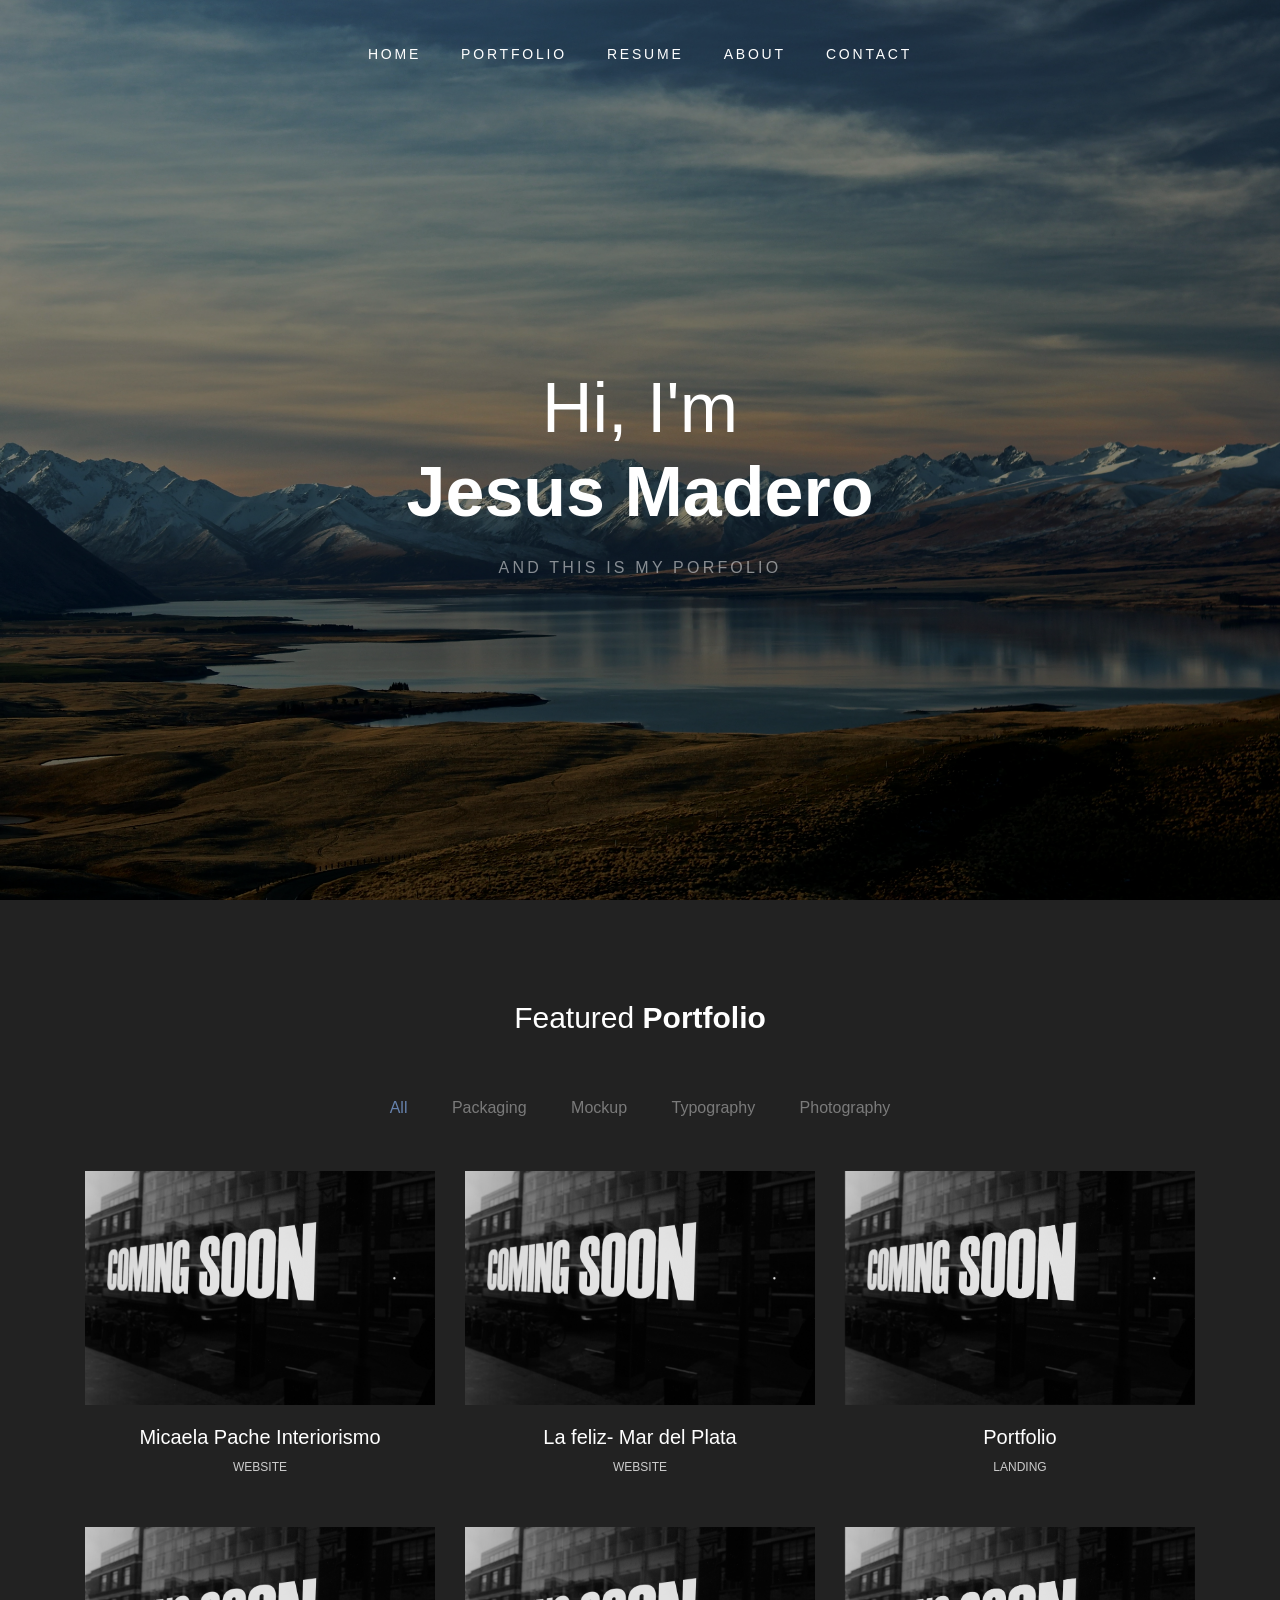
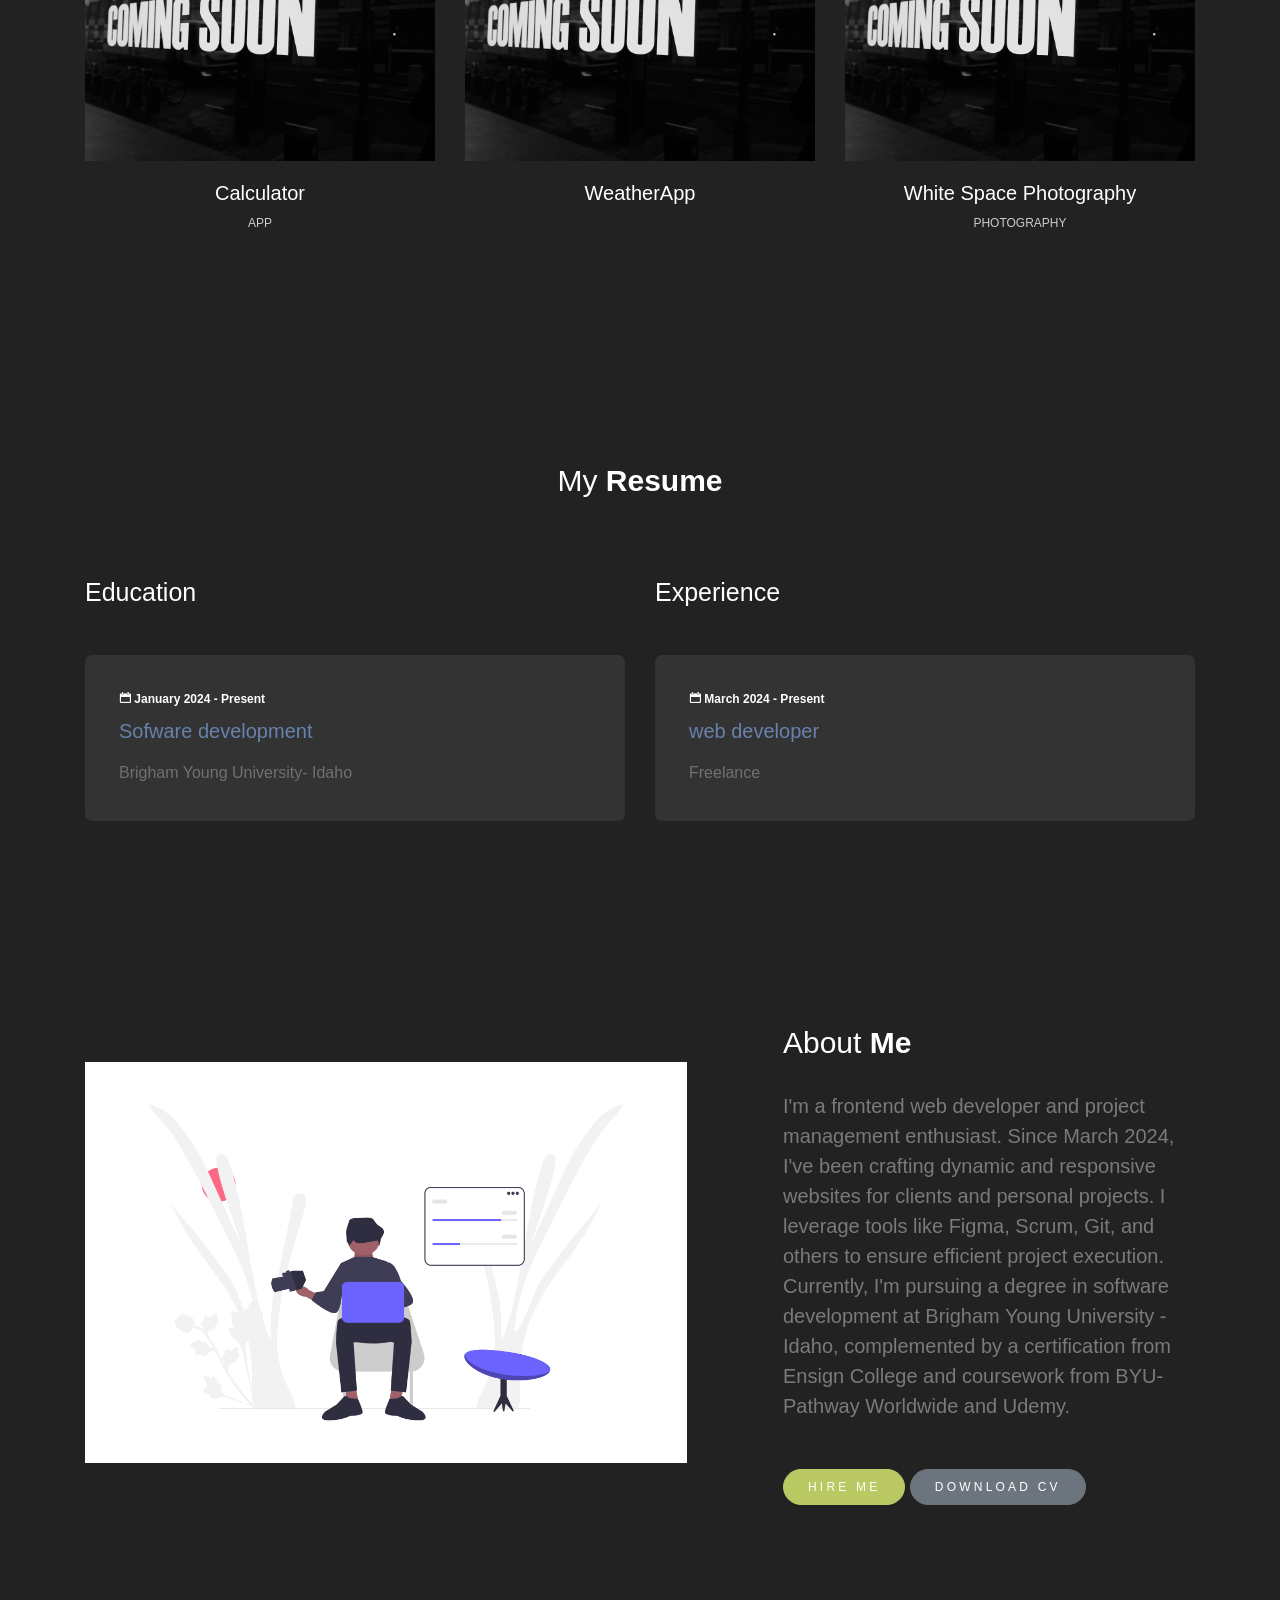
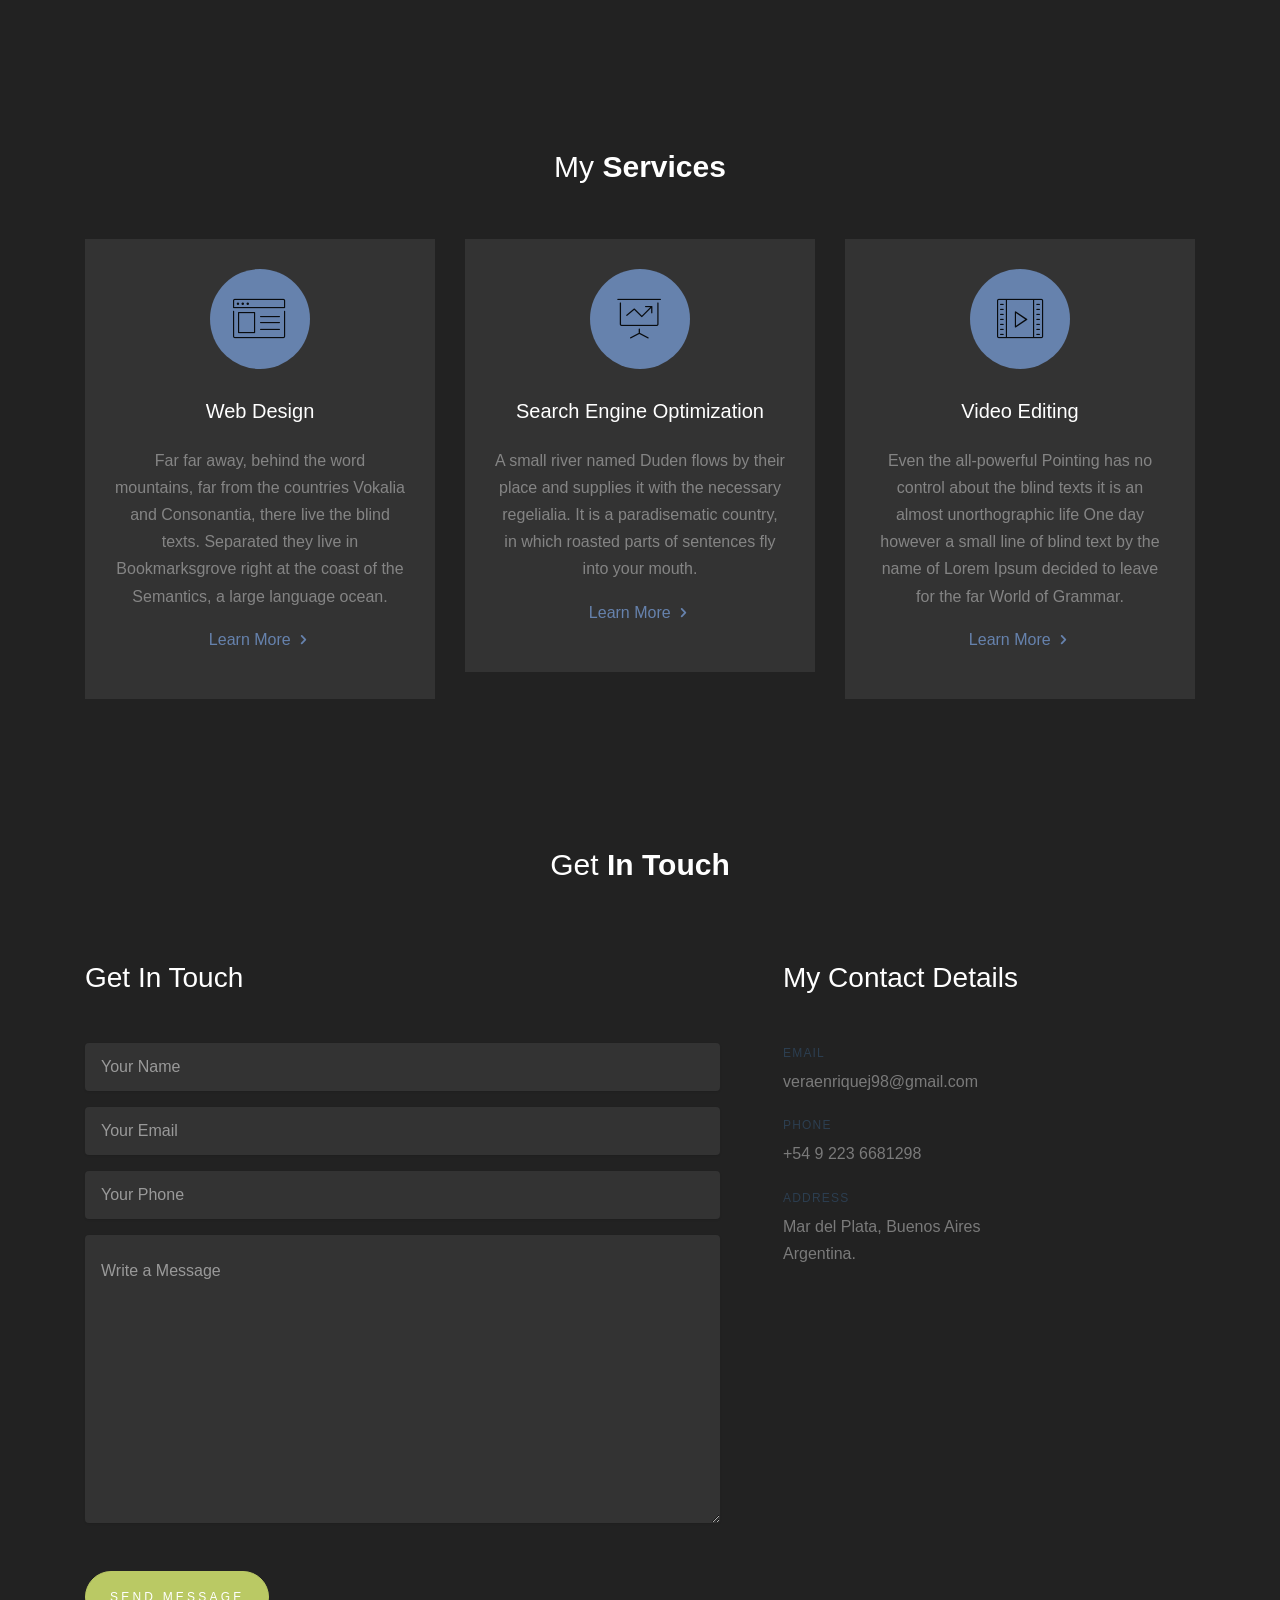
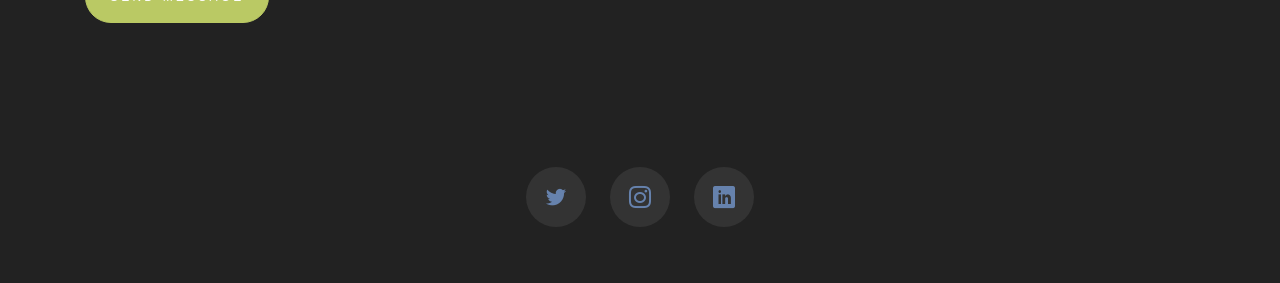
==== commit ef5e4786: "fix image" ====
--- a/index.html
+++ b/index.html
@@ -42,7 +42,7 @@
 
 
 
-	<section class="site-hero" style="background-image: url(images/image_1.jpg);" id="section-home" data-stellar-background-ratio="0.5">
+	<section class="site-hero" style="background-image: url(images/image_1.webp);" id="section-home" data-stellar-background-ratio="0.5">
 		<div class="container">
 			<div class="row intro-text align-items-center justify-content-center">
 				<div class="col-md-10 text-center pt-5">
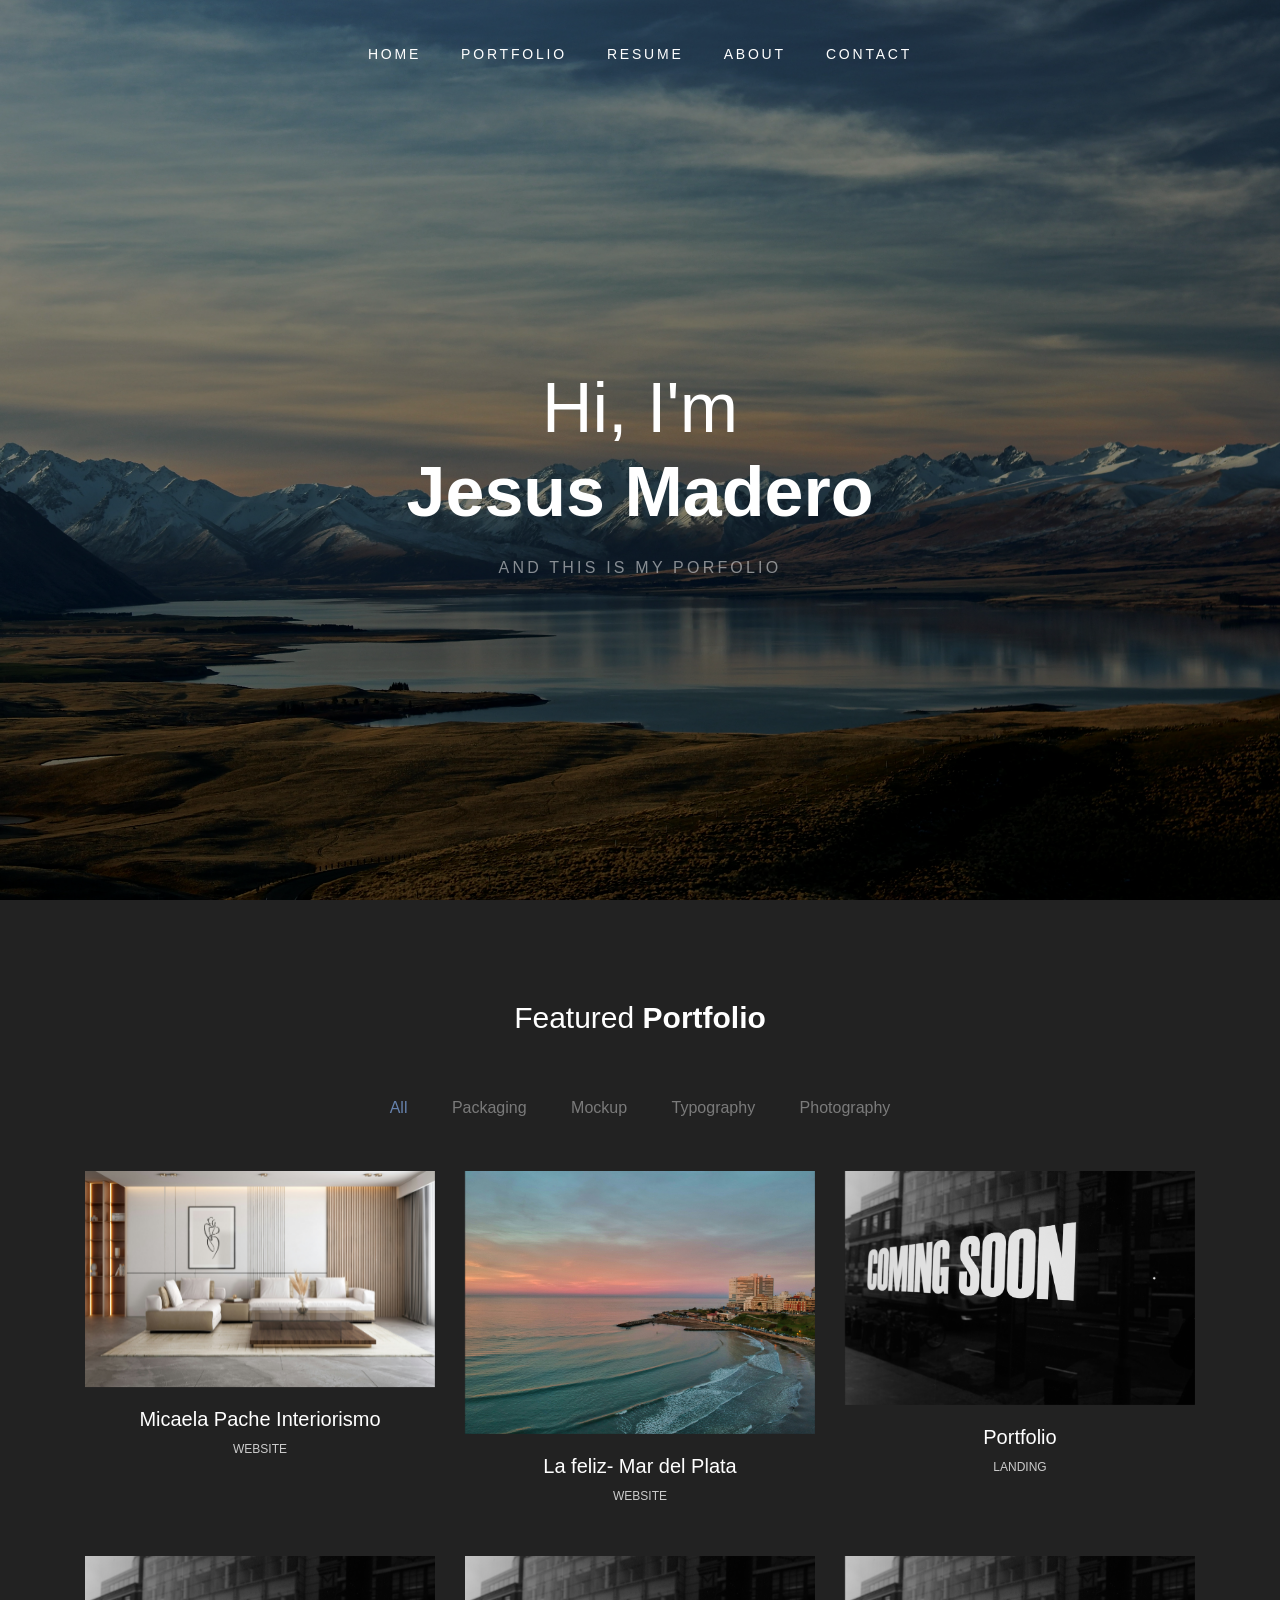
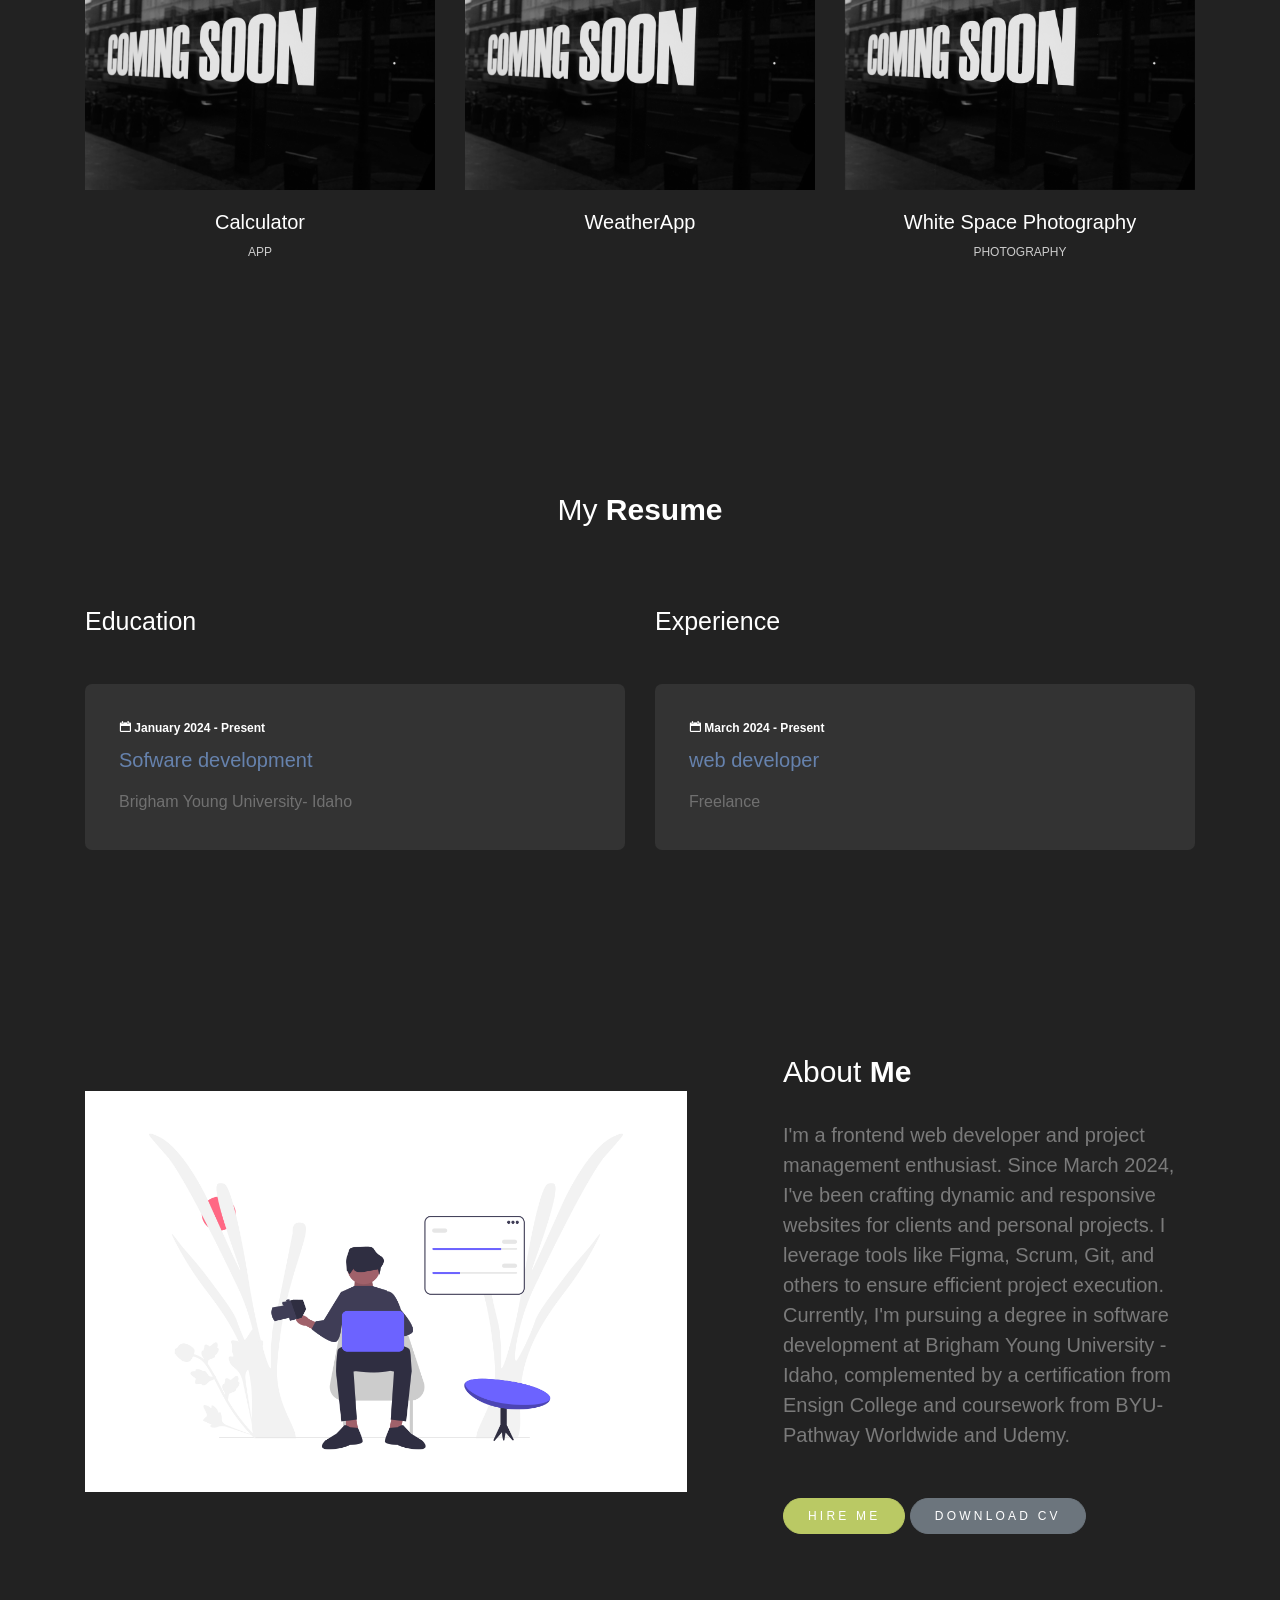
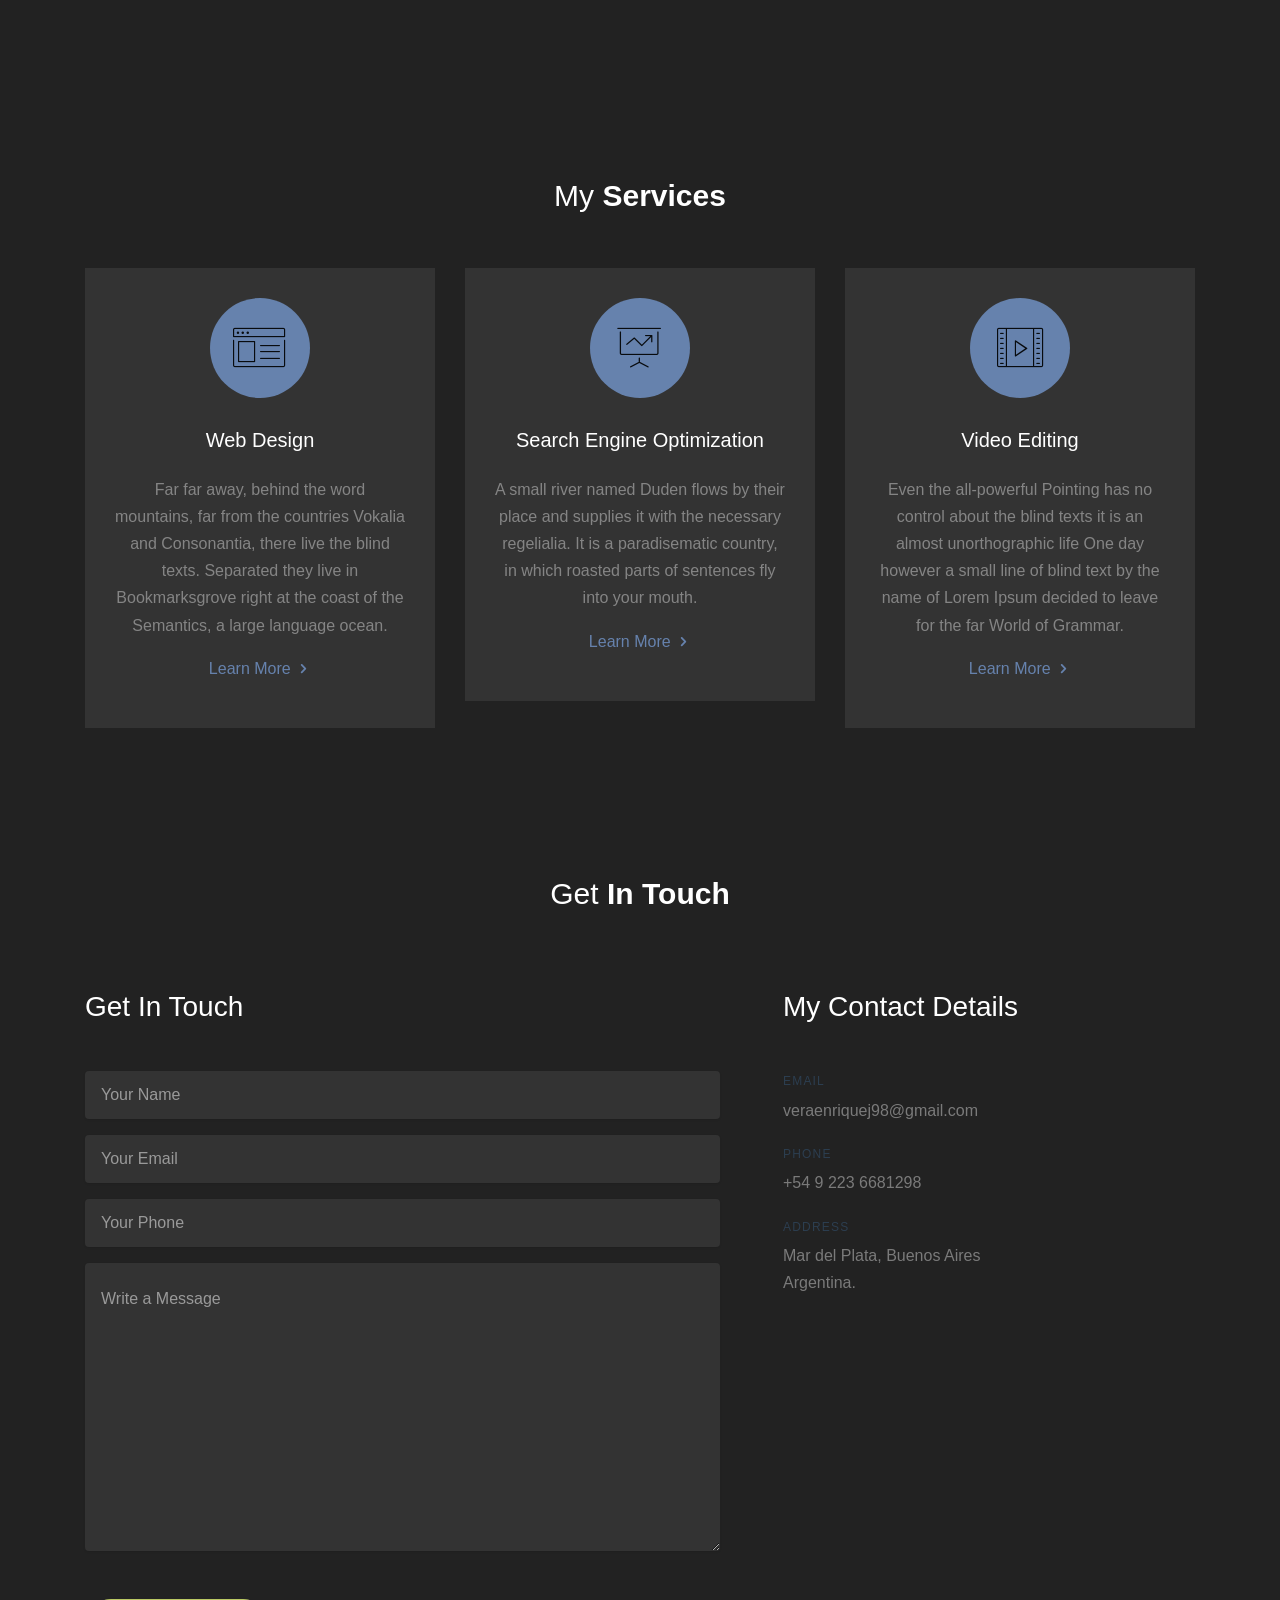
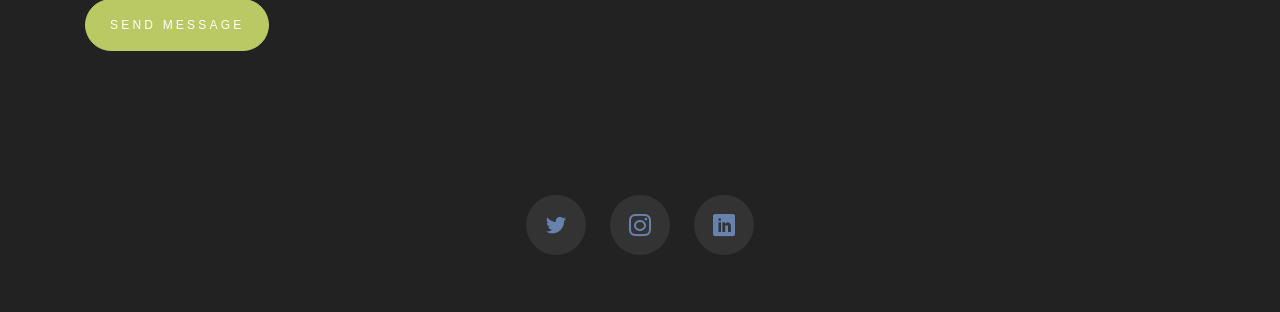
==== commit 1183ca9c: "commit" ====
--- a/index.html
+++ b/index.html
@@ -83,9 +83,9 @@
 						<div class="relative">
 							<div class="thumb">
 								<div class="overlay overlay-bg"></div>
-								<img class="image img-fluid" src="images/coming.jpg" alt="">
-							</div>
-							<a href="images/coming.jpg" class="img-pop-up">  
+								<img class="image img-fluid" src="images/portada-2.jpg" alt="">
+							</div>
+							<a href="https://jmadero1.github.io/MicaWeb/" class="img-pop-up">  
 								<div class="middle">
 									<div class="text align-self-center d-flex"><img src="images/preview.png" alt=""></div>
 								</div>
@@ -100,7 +100,7 @@
 						<div class="relative">
 							<div class="thumb">
 								<div class="overlay overlay-bg"></div>
-								<img class="image img-fluid" src="images/coming.jpg" alt="">
+								<img class="image img-fluid" src="images/bg_1.jpg" alt="">
 							</div>
 							<a href="images/coming.jpg" class="img-pop-up">  
 								<div class="middle">
